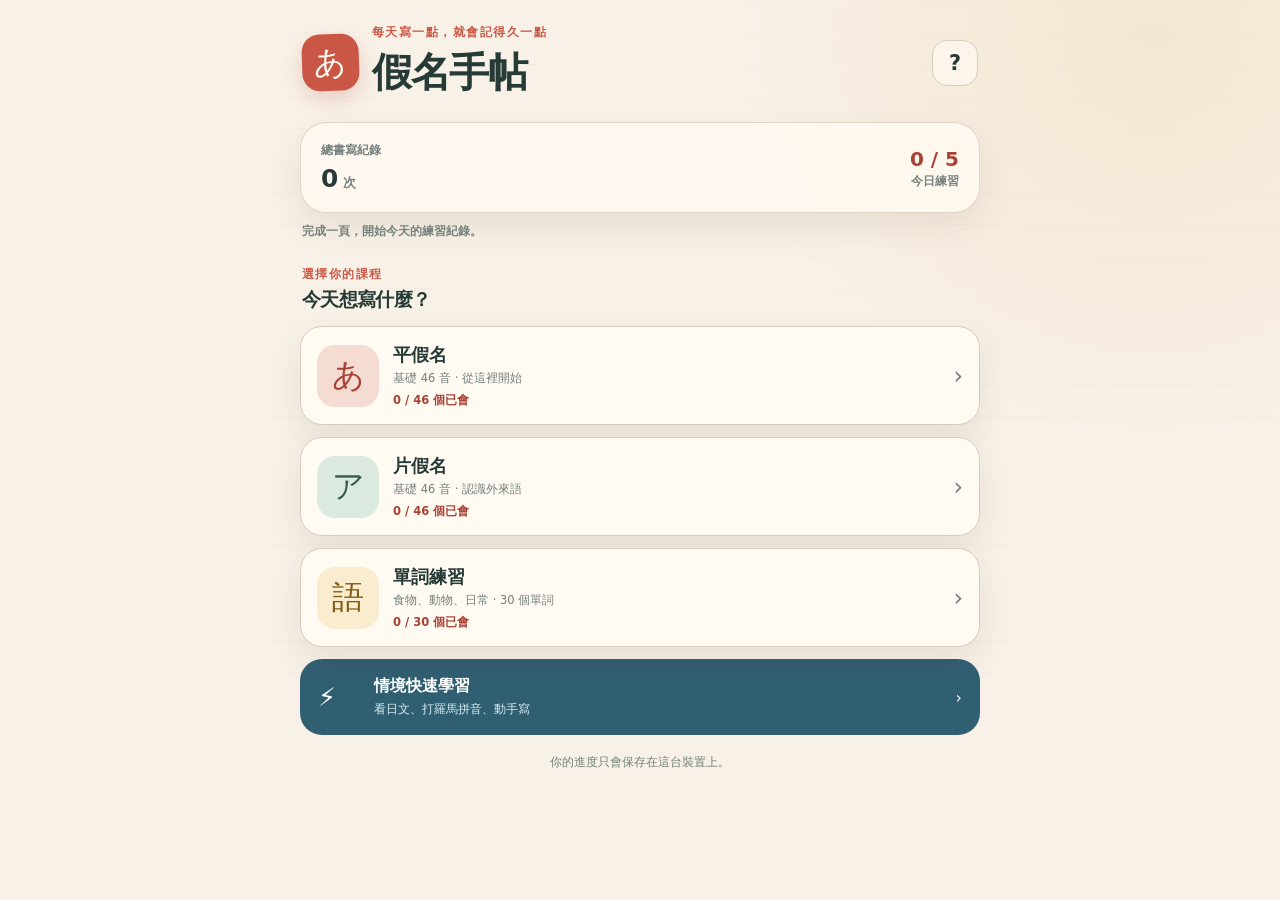
==== offline.html @ 28be7d10 "Add scenario quick learning and standalone offline edition" ====
<!doctype html>
<html lang="zh-Hant">
  <head>
    <meta charset="UTF-8" />
    <meta name="viewport" content="width=device-width, initial-scale=1, viewport-fit=cover" />
    <meta name="theme-color" content="#f8f1e7" />
    <meta name="description" content="平假名、片假名與主題單詞的手機手寫練習簿" />
    <meta name="apple-mobile-web-app-capable" content="yes" />
    <meta name="apple-mobile-web-app-status-bar-style" content="default" />
    <meta name="apple-mobile-web-app-title" content="假名手帖" />
    <style>
:root {
  color-scheme: light;
  --paper: #f8f1e7;
  --paper-deep: #efe2d3;
  --card: #fffaf2;
  --ink: #263a36;
  --muted: #75817c;
  --line: #dbcbbc;
  --accent: #ca5745;
  --accent-dark: #a94135;
  --accent-soft: #f5dcd3;
  --sage: #6e8e7b;
  --sage-soft: #dce9df;
  --gold: #d89d3a;
  --shadow: 0 14px 34px rgba(65, 45, 30, 0.09);
  --radius-lg: 26px;
  --radius-md: 18px;
  --kana-font: "Noto Sans JP", "Hiragino Kaku Gothic ProN", "Yu Gothic", "Meiryo", sans-serif;
  font-family: Inter, ui-rounded, "SF Pro Rounded", "Noto Sans TC", "PingFang TC", system-ui, sans-serif;
}

* {
  box-sizing: border-box;
}

html {
  min-height: 100%;
  background: var(--paper);
}

body {
  min-width: 0;
  min-height: 100vh;
  margin: 0;
  color: var(--ink);
  background:
    radial-gradient(circle at 90% 4%, rgba(216, 157, 58, 0.12), transparent 26rem),
    linear-gradient(rgba(120, 85, 55, 0.025) 1px, transparent 1px),
    var(--paper);
  background-size: auto, 100% 32px, auto;
  -webkit-font-smoothing: antialiased;
}

button,
canvas {
  -webkit-tap-highlight-color: transparent;
}

button {
  font: inherit;
}

button:focus-visible {
  outline: 3px solid rgba(202, 87, 69, 0.35);
  outline-offset: 3px;
}

.app-shell {
  width: min(100%, 740px);
  min-height: 100vh;
  margin: 0 auto;
  padding: max(22px, env(safe-area-inset-top)) 18px max(40px, env(safe-area-inset-bottom));
}

.view[hidden] {
  display: none;
}

h1,
h2,
p {
  margin: 0;
}

h1,
h2 {
  letter-spacing: -0.035em;
}

.eyebrow {
  margin-bottom: 5px;
  color: var(--accent);
  font-size: 0.72rem;
  font-weight: 800;
  letter-spacing: 0.13em;
  text-transform: uppercase;
}

.hero {
  display: grid;
  grid-template-columns: auto 1fr auto;
  gap: 13px;
  align-items: center;
  margin: 3px 2px 22px;
}

.hero h1 {
  font-size: clamp(1.8rem, 8vw, 2.5rem);
}

.hero__mark {
  display: grid;
  width: 57px;
  height: 57px;
  place-items: center;
  border-radius: 18px;
  color: var(--card);
  background: var(--accent);
  box-shadow: 0 8px 20px rgba(169, 65, 53, 0.2);
  font-family: var(--kana-font);
  font-size: 2rem;
  font-weight: 400;
  transform: rotate(-2deg);
}

.icon-button,
.text-button {
  min-width: 46px;
  min-height: 46px;
  border: 1px solid var(--line);
  border-radius: 15px;
  color: var(--ink);
  background: rgba(255, 250, 242, 0.7);
  cursor: pointer;
}

.icon-button {
  font-size: 1.3rem;
  font-weight: 700;
}

.text-button {
  padding: 0 12px;
  font-size: 0.8rem;
  font-weight: 750;
}

.progress-card {
  display: flex;
  align-items: center;
  justify-content: space-between;
  margin-bottom: 14px;
  padding: 19px 20px;
  border: 1px solid rgba(219, 203, 188, 0.8);
  border-radius: var(--radius-lg);
  background: rgba(255, 250, 242, 0.86);
  box-shadow: var(--shadow);
}

.progress-card__copy {
  display: grid;
  gap: 5px;
}

.progress-card__label {
  color: var(--muted);
  font-size: 0.78rem;
  font-weight: 700;
}

.progress-card strong {
  font-size: 1.55rem;
}

.progress-card small {
  color: var(--muted);
  font-size: 0.8rem;
  font-weight: 600;
}

.daily-goal {
  display: grid;
  gap: 3px;
  text-align: right;
}

.daily-goal strong {
  color: var(--accent-dark);
  font-size: 1.25rem;
}

.daily-goal span,
.streak-note {
  color: var(--muted);
  font-size: 0.72rem;
  font-weight: 700;
}

.streak-note {
  margin: -3px 2px 0;
}

.course-list {
  display: grid;
  gap: 12px;
}

.course-card {
  display: grid;
  width: 100%;
  grid-template-columns: 62px 1fr auto;
  gap: 14px;
  align-items: center;
  padding: 16px;
  border: 1px solid var(--line);
  border-radius: 22px;
  color: var(--ink);
  text-align: left;
  background: var(--card);
  box-shadow: var(--shadow);
  cursor: pointer;
}

.course-card__icon {
  display: grid;
  width: 62px;
  height: 62px;
  place-items: center;
  border-radius: 18px;
  color: var(--accent-dark);
  background: var(--accent-soft);
  font-family: var(--kana-font);
  font-size: 2rem;
  font-weight: 400;
}

.course-card:nth-child(2) .course-card__icon {
  color: #385c47;
  background: var(--sage-soft);
}

.course-card:nth-child(3) .course-card__icon {
  color: #835d18;
  background: #faedcf;
}

.course-card__copy {
  display: grid;
  gap: 4px;
}

.course-card__copy strong {
  font-size: 1.13rem;
}

.course-card__copy small,
.course-card__progress {
  color: var(--muted);
  font-size: 0.72rem;
}

.course-card__progress {
  margin-top: 3px;
  color: var(--accent-dark);
  font-weight: 800;
}

.course-card__arrow {
  color: var(--muted);
  font-size: 1.5rem;
}

.catalog-title {
  font-size: 2rem;
}

.catalog-description {
  margin: 5px 0 18px;
  color: var(--muted);
  font-size: 0.82rem;
  line-height: 1.5;
}

.catalog-progress {
  display: flex;
  justify-content: space-between;
  color: var(--muted);
  font-size: 0.73rem;
  font-weight: 750;
}

.catalog-progress-bar {
  height: 8px;
  overflow: hidden;
  margin: 9px 0 20px;
  border-radius: 99px;
  background: var(--paper-deep);
}

.catalog-progress-bar span {
  display: block;
  height: 100%;
  border-radius: inherit;
  background: var(--sage);
}

.word-group {
  padding: 15px;
  border: 1px solid var(--line);
  border-radius: 21px;
  background: var(--card);
}

.word-group h3 {
  margin: 0 0 11px;
  font-size: 1rem;
}

.word-list {
  display: grid;
  grid-template-columns: repeat(2, minmax(0, 1fr));
  gap: 8px;
}

.word-button {
  display: grid;
  gap: 3px;
  min-width: 0;
  min-height: 82px;
  padding: 10px;
  border: 1px solid transparent;
  border-radius: 13px;
  color: var(--ink);
  text-align: left;
  background: var(--paper);
  cursor: pointer;
}

.word-button[data-status="mastered"] {
  border-color: #b9d1c1;
  background: var(--sage-soft);
}

.word-button[data-status="review"] {
  border-color: #e8cc91;
  background: #faedcf;
}

.word-button__main {
  font-size: 1.05rem;
  font-weight: 800;
}

.word-button__meaning,
.word-button__count {
  overflow: hidden;
  color: var(--muted);
  font-size: 0.67rem;
  text-overflow: ellipsis;
  white-space: nowrap;
}

.word-button__count {
  color: var(--accent-dark);
  font-weight: 800;
}

.progress-ring {
  --progress: 0deg;
  display: grid;
  width: 64px;
  height: 64px;
  place-items: center;
  border-radius: 50%;
  background: conic-gradient(var(--sage) var(--progress), var(--paper-deep) 0);
  position: relative;
}

.progress-ring::after {
  content: "";
  position: absolute;
  width: 48px;
  height: 48px;
  border-radius: 50%;
  background: var(--card);
}

.progress-ring span {
  z-index: 1;
  font-size: 0.72rem;
  font-weight: 800;
}

.primary-action,
.secondary-action,
.complete-button {
  min-height: 58px;
  border: 0;
  border-radius: var(--radius-md);
  cursor: pointer;
  font-weight: 800;
}

.primary-action {
  display: grid;
  width: 100%;
  grid-template-columns: auto 1fr auto;
  gap: 13px;
  align-items: center;
  padding: 13px 17px;
  color: #fff;
  text-align: left;
  background: var(--ink);
  box-shadow: 0 10px 24px rgba(38, 58, 54, 0.18);
}

.primary-action strong,
.primary-action small {
  display: block;
}

.primary-action small {
  margin-top: 3px;
  color: rgba(255, 255, 255, 0.68);
  font-size: 0.72rem;
  font-weight: 550;
}

.primary-action__icon {
  display: grid;
  width: 34px;
  height: 34px;
  place-items: center;
  border-radius: 11px;
  color: var(--ink);
  background: var(--paper);
  font-size: 1.3rem;
}

.section-heading {
  display: flex;
  gap: 14px;
  align-items: end;
  justify-content: space-between;
  margin: 28px 2px 13px;
}

.section-heading h2,
.worksheet__heading h2 {
  font-size: 1.2rem;
}

.legend {
  display: flex;
  gap: 9px;
  padding-bottom: 2px;
  color: var(--muted);
  font-size: 0.68rem;
  font-weight: 700;
}

.legend span {
  display: flex;
  gap: 4px;
  align-items: center;
}

.dot {
  display: inline-block;
  width: 7px;
  height: 7px;
  border-radius: 50%;
  background: var(--line);
}

.dot--mastered {
  background: var(--sage);
}

.dot--review {
  background: var(--gold);
}

.row-list {
  display: grid;
  gap: 11px;
}

.kana-row {
  display: grid;
  grid-template-columns: 58px 1fr;
  gap: 11px;
  align-items: center;
  padding: 12px;
  border: 1px solid rgba(219, 203, 188, 0.85);
  border-radius: 21px;
  background: rgba(255, 250, 242, 0.78);
}

.kana-row__title {
  align-self: stretch;
  display: grid;
  place-content: center;
  border-right: 1px solid var(--line);
  color: var(--muted);
  text-align: center;
  font-size: 0.74rem;
  font-weight: 800;
}

.kana-row__title strong {
  display: block;
  margin-bottom: 3px;
  color: var(--ink);
  font-family: var(--kana-font);
  font-size: 1.25rem;
  font-weight: 400;
}

.kana-row__characters {
  display: grid;
  grid-template-columns: repeat(5, minmax(0, 1fr));
  gap: 7px;
}

.kana-button {
  position: relative;
  display: grid;
  min-width: 0;
  min-height: 57px;
  align-content: center;
  justify-items: center;
  gap: 1px;
  border: 1px solid transparent;
  border-radius: 14px;
  color: var(--ink);
  background: var(--paper);
  cursor: pointer;
  font-family: var(--kana-font);
  font-size: 1.45rem;
  font-weight: 400;
}

.kana-button__romaji {
  color: var(--muted);
  font-family: system-ui, sans-serif;
  font-size: 0.75rem;
  font-weight: 400;
  line-height: 1;
}

.kana-button[data-status="mastered"] {
  border-color: #b9d1c1;
  background: var(--sage-soft);
}

.kana-button[data-status="review"] {
  border-color: #e8cc91;
  background: #faedcf;
}

.kana-button[data-status]::after {
  content: "";
  position: absolute;
  top: 5px;
  right: 5px;
  width: 6px;
  height: 6px;
  border-radius: 50%;
  background: var(--sage);
}

.kana-button[data-status="review"]::after {
  background: var(--gold);
}

.kana-row--short .kana-row__characters {
  grid-template-columns: repeat(5, minmax(0, 1fr));
}

.privacy-note {
  margin: 20px 0 0;
  color: var(--muted);
  text-align: center;
  font-size: 0.72rem;
}

.practice-nav {
  position: sticky;
  z-index: 10;
  top: 0;
  display: grid;
  grid-template-columns: auto 1fr auto;
  gap: 12px;
  align-items: center;
  margin: calc(-1 * max(22px, env(safe-area-inset-top))) -18px 18px;
  padding: max(14px, env(safe-area-inset-top)) 18px 12px;
  border-bottom: 1px solid rgba(219, 203, 188, 0.7);
  background: rgba(248, 241, 231, 0.92);
  backdrop-filter: blur(14px);
}

.practice-nav > div {
  display: grid;
  text-align: center;
}

.practice-nav__mode {
  font-size: 0.82rem;
  font-weight: 800;
}

.practice-nav__position {
  color: var(--muted);
  font-size: 0.68rem;
}

.kana-focus {
  display: flex;
  align-items: center;
  justify-content: space-between;
  margin: 9px 3px 17px;
}

.kana-focus__title {
  display: flex;
  gap: 18px;
  align-items: center;
}

.kana-focus h1 {
  font-family: var(--kana-font);
  font-size: clamp(5rem, 25vw, 8rem);
  font-weight: 400;
  line-height: 0.95;
}

.kana-focus__title > div {
  display: grid;
  gap: 5px;
}

.romaji {
  color: var(--accent);
  font-family: Georgia, serif;
  font-size: 1.6rem;
  font-style: italic;
  font-weight: 700;
}

.practice-count {
  color: var(--muted);
  font-size: 0.74rem;
  font-weight: 650;
}

.practice-meaning {
  color: var(--ink);
  font-size: 0.85rem;
  font-weight: 800;
}

.practice-view--word .kana-focus__title {
  gap: 10px;
  align-items: flex-start;
  flex-direction: column;
}

.practice-view--word .kana-focus__title > div {
  gap: 2px;
}

.practice-view--word .kana-focus h1 {
  font-size: clamp(2rem, 9vw, 3.5rem);
  line-height: 1.15;
  overflow-wrap: anywhere;
}

.practice-view--word .kana-focus {
  gap: 8px;
  align-items: flex-end;
}

.practice-view--word .romaji {
  font-size: 1.2rem;
}

.speak-button {
  display: grid;
  width: 67px;
  height: 67px;
  place-items: center;
  border: 0;
  border-radius: 50%;
  color: #fff;
  background: var(--accent);
  box-shadow: 0 9px 20px rgba(169, 65, 53, 0.22);
  cursor: pointer;
}

.speak-button span {
  font-size: 1.35rem;
  line-height: 1;
}

.speak-button small {
  font-size: 0.64rem;
  font-weight: 750;
}

.review-actions {
  display: flex;
  gap: 8px;
  margin: 16px 0;
  padding: 9px;
  border-radius: 16px;
  background: rgba(239, 226, 211, 0.7);
}

.review-actions[hidden] {
  display: none;
}

.review-actions button {
  flex: 1;
  min-height: 44px;
  padding: 0 12px;
  border: 1px solid transparent;
  border-radius: 11px;
  color: var(--muted);
  background: transparent;
  cursor: pointer;
  font-size: 0.72rem;
  font-weight: 800;
}

.review-actions button[aria-pressed="true"][data-status="mastered"] {
  color: #385c47;
  border-color: #b7cfbd;
  background: var(--sage-soft);
}

.review-actions button[aria-pressed="true"][data-status="review"] {
  color: #835d18;
  border-color: #e2c47f;
  background: #faedcf;
}

.worksheet__heading {
  display: flex;
  gap: 12px;
  align-items: end;
  justify-content: space-between;
  margin: 0 2px 12px;
}

.filled-count {
  flex: none;
  padding: 6px 9px;
  border-radius: 999px;
  color: var(--accent-dark);
  background: var(--accent-soft);
  font-size: 0.7rem;
  font-weight: 800;
}

.practice-grid {
  width: min(100%, 520px);
  margin: 0 auto;
}

.practice-cell[hidden] {
  display: none;
}

.practice-cell {
  overflow: hidden;
  border: 1px solid var(--line);
  border-radius: 18px;
  background: var(--card);
  box-shadow: 0 5px 15px rgba(70, 50, 35, 0.05);
}

.practice-cell__label {
  display: flex;
  align-items: center;
  justify-content: space-between;
  height: 32px;
  padding: 0 10px;
  color: var(--muted);
  font-size: 0.64rem;
  font-weight: 800;
}

.practice-cell__label span:last-child {
  color: var(--accent);
}

.writing-square {
  position: relative;
  width: 100%;
  aspect-ratio: 1;
  background:
    linear-gradient(to right, transparent calc(50% - 0.5px), rgba(202, 87, 69, 0.22) 50%, transparent calc(50% + 0.5px)),
    linear-gradient(to bottom, transparent calc(50% - 0.5px), rgba(202, 87, 69, 0.22) 50%, transparent calc(50% + 0.5px));
}

.writing-square::before,
.writing-square::after {
  content: "";
  position: absolute;
  z-index: 0;
  pointer-events: none;
}

.writing-square::before {
  inset: 9%;
  border: 1px dashed rgba(202, 87, 69, 0.14);
}

.writing-square::after {
  inset: 0;
  border-top: 1px solid rgba(219, 203, 188, 0.8);
}

.trace-character {
  position: absolute;
  z-index: 1;
  inset: 0;
  display: grid;
  place-items: center;
  color: rgba(38, 58, 54, 0.16);
  pointer-events: none;
  font-family: var(--kana-font);
  font-size: clamp(9rem, 58vw, 15rem);
  font-weight: 400;
  line-height: 1;
  transform: translateY(-2%);
}

.writing-square--word {
  aspect-ratio: 1.65;
}

.writing-square--word .trace-character {
  font-size: clamp(2.8rem, 14vw, 5.4rem);
  white-space: nowrap;
}

.writing-canvas {
  position: absolute;
  z-index: 2;
  inset: 0;
  width: 100%;
  height: 100%;
  cursor: crosshair;
  touch-action: none;
}

.cell-tools {
  display: grid;
  grid-template-columns: 1fr 1fr;
  gap: 1px;
  border-top: 1px solid var(--line);
  background: var(--line);
}

.cell-tools button {
  min-height: 40px;
  border: 0;
  color: var(--muted);
  background: var(--card);
  cursor: pointer;
  font-size: 0.7rem;
  font-weight: 750;
}

.cell-tools button:disabled {
  opacity: 0.4;
  cursor: default;
}

.completion-panel {
  display: grid;
  gap: 13px;
  margin-top: 18px;
  padding: 17px;
  border: 1px solid var(--line);
  border-radius: 20px;
  background: rgba(255, 250, 242, 0.8);
}

.cell-navigation {
  display: grid;
  grid-template-columns: 0.8fr 1.4fr;
  gap: 9px;
}

.cell-navigation .secondary-action,
.cell-navigation .complete-button {
  min-height: 54px;
}

.cell-navigation .secondary-action:disabled {
  opacity: 0.45;
  cursor: not-allowed;
}

.completion-panel strong {
  font-size: 0.9rem;
}

.completion-panel p {
  margin-top: 4px;
  color: var(--muted);
  font-size: 0.73rem;
  line-height: 1.55;
}

.complete-button {
  color: #fff;
  background: var(--accent);
}

.complete-button:disabled {
  color: #9a948b;
  background: var(--paper-deep);
  cursor: not-allowed;
}

.completion-panel--done {
  border-color: #b7cfbd;
  background: var(--sage-soft);
}

.next-actions {
  display: grid;
  grid-template-columns: 1fr 1.3fr;
  gap: 10px;
  margin: 12px 0 28px;
}

.next-actions[hidden] {
  display: none;
}

.secondary-action {
  border: 1px solid var(--line);
  color: var(--ink);
  background: var(--card);
}

.primary-action--compact {
  display: flex;
  justify-content: space-between;
}

.help-dialog {
  width: min(calc(100% - 32px), 440px);
  padding: 0;
  border: 0;
  border-radius: 25px;
  color: var(--ink);
  background: var(--card);
  box-shadow: 0 24px 70px rgba(38, 35, 30, 0.25);
}

.help-dialog::backdrop {
  background: rgba(30, 36, 34, 0.42);
  backdrop-filter: blur(3px);
}

.help-dialog form {
  position: relative;
  padding: 27px;
}

.help-dialog h2 {
  margin-bottom: 21px;
  font-size: 1.5rem;
}

.dialog-close {
  position: absolute;
  top: 16px;
  right: 16px;
  width: 42px;
  height: 42px;
  border: 0;
  border-radius: 14px;
  color: var(--muted);
  background: var(--paper);
  cursor: pointer;
  font-size: 1.4rem;
}

.help-step {
  display: grid;
  grid-template-columns: 70px 1fr;
  gap: 12px;
  margin-top: 11px;
  padding: 13px;
  border-radius: 14px;
  background: var(--paper);
}

.help-step span {
  color: var(--accent);
  font-weight: 850;
}

.help-step p,
.dialog-note {
  color: var(--muted);
  font-size: 0.78rem;
  line-height: 1.55;
}

.dialog-note {
  margin: 17px 2px 0;
}

.primary-action--dialog {
  display: block;
  margin-top: 16px;
  text-align: center;
}

.quick-entry {
  display: grid;
  grid-template-columns: 44px 1fr auto;
  gap: 12px;
  align-items: center;
  width: 100%;
  min-height: 76px;
  margin-top: 12px;
  padding: 13px 18px;
  border: 0;
  border-radius: 22px;
  color: #fff;
  background: #315f72;
  text-align: left;
  cursor: pointer;
}

.quick-entry > span:first-child { font-size: 1.6rem; }
.quick-entry strong, .quick-entry small { display: block; }
.quick-entry small { margin-top: 4px; color: #d7edf4; font-size: 0.75rem; }
.offline-download { display: block; min-height: 44px; margin-top: 10px; padding: 12px; color: var(--accent-dark); text-align: center; font-size: 0.82rem; font-weight: 800; }

.scene-list { display: grid; gap: 12px; margin-top: 23px; }
.scene-card {
  display: grid;
  grid-template-columns: 56px 1fr auto;
  gap: 13px;
  align-items: center;
  width: 100%;
  min-height: 86px;
  padding: 12px 16px;
  border: 1px solid var(--line);
  border-radius: 20px;
  background: var(--card);
  color: var(--ink);
  text-align: left;
  cursor: pointer;
}
.scene-card__icon { display: grid; width: 54px; height: 54px; place-items: center; border-radius: 16px; background: var(--scene-soft); font-size: 1.7rem; }
.scene-card strong, .scene-card small { display: block; }
.scene-card strong { font-size: 1.05rem; }
.scene-card small { margin-top: 4px; color: var(--muted); font-size: 0.75rem; }
.scene-card > span:last-child { color: var(--scene-color); font-size: 1.4rem; }

.quick-play { --scene-color: #50829a; --scene-soft: #e2f0f5; }
.quick-stage {
  margin-top: 14px;
  padding: 21px 18px;
  border: 1px solid var(--line);
  border-top: 5px solid var(--scene-color);
  border-radius: 22px;
  background: var(--card);
}
.quick-meaning { color: var(--muted); font-size: 0.95rem; }
.quick-word { margin: 7px 0 23px; font-family: var(--kana-font); font-size: clamp(2.6rem, 12vw, 4.2rem); font-weight: 400; overflow-wrap: anywhere; }
.quick-type-form label { display: block; margin-bottom: 9px; font-weight: 800; }
.quick-type-row { display: grid; grid-template-columns: 1fr 88px; gap: 8px; }
.quick-type-row input { min-width: 0; min-height: 52px; padding: 0 12px; border: 1px solid var(--line); border-radius: 13px; background: #fff; color: var(--ink); font: inherit; }
.quick-type-row button { min-height: 52px; border: 0; border-radius: 13px; background: var(--scene-color); color: #fff; font: inherit; font-weight: 800; cursor: pointer; }
.quick-feedback { min-height: 22px; margin-top: 11px; color: var(--muted); font-size: 0.82rem; }
.quick-feedback--wrong { color: var(--accent-dark); }
.quick-link { min-height: 44px; margin-top: 5px; padding: 0; border: 0; background: transparent; color: var(--scene-color); font: inherit; font-size: 0.82rem; font-weight: 800; cursor: pointer; }
.quick-write-stage[hidden], .quick-type-form[hidden], .quick-stage[hidden], .quick-finish[hidden] { display: none; }
.quick-reading { margin-bottom: 5px; color: var(--scene-color); font-size: 1.25rem; font-weight: 800; }
.quick-write-stage > p:nth-child(2) { color: var(--muted); font-size: 0.82rem; }
.quick-writing-square { width: 100%; margin: 15px 0; border: 1px solid var(--line); border-radius: 15px; background: linear-gradient(90deg, transparent calc(50% - .5px), var(--line) 50%, transparent calc(50% + .5px)), linear-gradient(transparent calc(50% - .5px), var(--line) 50%, transparent calc(50% + .5px)), #fffdf8; overflow: hidden; }
.quick-writing-square canvas { display: block; width: 100%; aspect-ratio: 1.55; touch-action: none; }
.quick-write-actions { display: grid; grid-template-columns: 1fr 1.5fr; gap: 9px; }
.quick-write-actions button { min-height: 50px; }
.quick-write-actions button:disabled { opacity: .45; cursor: not-allowed; }
.quick-finish { display: grid; gap: 13px; margin-top: 25px; padding: 30px 20px; border-radius: 22px; background: var(--card); text-align: center; }
.quick-finish > span { font-size: 2.4rem; }
.quick-finish p { color: var(--muted); }
.quick-finish button { min-height: 50px; }

.toast {
  position: fixed;
  z-index: 100;
  left: 50%;
  bottom: max(22px, env(safe-area-inset-bottom));
  max-width: calc(100% - 34px);
  padding: 11px 16px;
  border-radius: 999px;
  color: #fff;
  background: rgba(38, 58, 54, 0.95);
  box-shadow: 0 8px 24px rgba(20, 25, 23, 0.2);
  font-size: 0.76rem;
  font-weight: 700;
  opacity: 0;
  pointer-events: none;
  transform: translate(-50%, 16px);
  transition: 180ms ease;
}

.toast--show {
  opacity: 1;
  transform: translate(-50%, 0);
}

@media (min-width: 600px) {
  .app-shell {
    padding-inline: 30px;
  }

  .practice-nav {
    margin-inline: -30px;
    padding-inline: 30px;
  }

  .trace-character {
    font-size: 15rem;
  }

  .completion-panel {
    grid-template-columns: 1fr 240px;
    align-items: center;
  }
}

@media (max-width: 380px) {
  .app-shell {
    padding-inline: 12px;
  }

  .kana-row {
    grid-template-columns: 48px 1fr;
    gap: 7px;
    padding: 9px;
  }

  .kana-row__characters {
    gap: 4px;
  }

  .kana-button {
    min-height: 54px;
    font-size: 1.18rem;
  }

  .practice-nav {
    margin-inline: -12px;
    padding-inline: 12px;
  }
}

@media (max-width: 599px) {
  #practice-view {
    padding-bottom: 90px;
  }

  .kana-focus {
    margin: 4px 3px 12px;
  }

  .kana-focus h1 {
    font-size: clamp(3.5rem, 18vw, 4.5rem);
  }

  .practice-view--word .kana-focus h1 {
    font-size: clamp(2rem, 9vw, 3.5rem);
  }

  .speak-button {
    width: 56px;
    height: 56px;
  }

  .worksheet__heading {
    margin-bottom: 8px;
  }

  .cell-navigation {
    position: fixed;
    z-index: 20;
    right: 14px;
    bottom: max(10px, env(safe-area-inset-bottom));
    left: 14px;
    width: min(520px, calc(100% - 28px));
    margin: 0 auto;
    padding: 8px;
    border: 1px solid var(--line);
    border-radius: 18px;
    background: rgba(255, 250, 242, 0.97);
    box-shadow: 0 10px 28px rgba(38, 58, 54, 0.2);
  }

  .completion-panel--done .cell-navigation {
    display: none;
  }
}

@media (prefers-reduced-motion: reduce) {
  *,
  *::before,
  *::after {
    scroll-behavior: auto !important;
    transition-duration: 0.01ms !important;
  }
}

    </style>
    <title>假名手帖（離線版）</title>
  </head>
  <body>
    <main id="app" class="app-shell">
      <section id="home-view" class="view" aria-labelledby="home-title">
        <header class="hero">
          <div class="hero__mark" aria-hidden="true">あ</div>
          <div>
            <p class="eyebrow">每天寫一點，就會記得久一點</p>
            <h1 id="home-title">假名手帖</h1>
          </div>
          <button id="help-button" class="icon-button" type="button" aria-label="安裝與使用說明">?</button>
        </header>

        <section class="progress-card" aria-label="學習進度">
          <div class="progress-card__copy">
            <span class="progress-card__label">總書寫紀錄</span>
            <strong><span id="total-written">0</span><small> 次</small></strong>
          </div>
          <div class="daily-goal"><strong id="daily-count">0 / 5</strong><span>今日練習</span></div>
        </section>
        <p id="streak-note" class="streak-note">完成一頁，開始今天的練習紀錄。</p>

        <div class="section-heading">
          <div>
            <p class="eyebrow">選擇你的課程</p>
            <h2>今天想寫什麼？</h2>
          </div>
        </div>
        <div id="course-list" class="course-list"></div>
        <button id="quick-open" class="quick-entry" type="button">
          <span aria-hidden="true">⚡</span>
          <span><strong>情境快速學習</strong><small>看日文、打羅馬拼音、動手寫</small></span>
          <span aria-hidden="true">›</span>
        </button>
        <p class="privacy-note">你的進度只會保存在這台裝置上。</p>
      </section>

      <section id="quick-view" class="view" hidden aria-labelledby="quick-title">
        <header class="practice-nav">
          <button id="quick-back" class="icon-button" type="button" aria-label="返回首頁">←</button>
          <div><span class="practice-nav__mode">情境快速學習</span></div>
          <span aria-hidden="true"></span>
        </header>
        <p class="eyebrow">選一個地方，馬上開始</p>
        <h1 id="quick-title" class="catalog-title">今天要去哪裡？</h1>
        <p class="catalog-description">每個情境 5 題：先輸入羅馬拼音，再親手寫一次。</p>
        <div id="scene-list" class="scene-list"></div>
      </section>

      <section id="quick-play-view" class="view quick-play" hidden aria-labelledby="quick-word">
        <header class="practice-nav">
          <button id="quick-play-back" class="icon-button" type="button" aria-label="返回情境選擇">←</button>
          <div><span id="quick-scene-name" class="practice-nav__mode">教室</span><span id="quick-position" class="practice-nav__position">1 / 5</span></div>
          <span aria-hidden="true"></span>
        </header>
        <div id="quick-stage" class="quick-stage">
          <p id="quick-scene-label" class="eyebrow">教室常用語</p>
          <p id="quick-meaning" class="quick-meaning">老師</p>
          <h1 id="quick-word" class="quick-word">せんせい</h1>
          <form id="quick-type-form" class="quick-type-form">
            <label for="quick-answer">輸入羅馬拼音</label>
            <div class="quick-type-row"><input id="quick-answer" type="text" inputmode="latin" autocomplete="off" autocapitalize="off" spellcheck="false" placeholder="例如 sensei" required /><button type="submit">確認</button></div>
            <p id="quick-feedback" class="quick-feedback" role="status" aria-live="polite">看著日文，試著打出讀音。</p>
            <button id="quick-reveal" class="quick-link" type="button">看答案並練習手寫</button>
          </form>
          <div id="quick-write-stage" class="quick-write-stage" hidden>
            <p id="quick-reading" class="quick-reading">sensei</p>
            <p>照著上方日文寫一次；字形由你自己確認。</p>
            <div class="quick-writing-square"><canvas id="quick-canvas" aria-label="手寫練習區"></canvas></div>
            <div class="quick-write-actions"><button id="quick-clear" class="secondary-action" type="button">清除重寫</button><button id="quick-next" class="primary-action" type="button" disabled>寫好了，下一題</button></div>
          </div>
        </div>
        <div id="quick-finish" class="quick-finish" hidden>
          <span aria-hidden="true">✨</span>
          <h2>這個情境完成了！</h2>
          <p id="quick-result">完成 5 題</p>
          <button id="quick-restart" class="primary-action" type="button">再玩一次</button>
          <button id="quick-scenes" class="secondary-action" type="button">換個情境</button>
        </div>
      </section>

      <section id="catalog-view" class="view" hidden aria-labelledby="catalog-title">
        <header class="practice-nav">
          <button id="catalog-back" class="icon-button" type="button" aria-label="返回首頁">←</button>
          <div><span id="catalog-nav-title" class="practice-nav__mode">選擇練習</span></div>
          <span aria-hidden="true"></span>
        </header>
        <p id="catalog-eyebrow" class="eyebrow">課程</p>
        <h1 id="catalog-title" class="catalog-title">選一行開始</h1>
        <p id="catalog-description" class="catalog-description"></p>
        <div class="catalog-progress"><span id="catalog-progress-text">0 / 46 個已會</span><span id="catalog-written-text">已寫 0 次</span></div>
        <div class="catalog-progress-bar"><span id="catalog-progress-fill"></span></div>
        <button id="random-practice" class="primary-action" type="button">
          <span class="primary-action__icon" aria-hidden="true">↝</span>
          <span><strong>隨機複習</strong><small>優先練習還不熟的內容</small></span>
          <span aria-hidden="true">›</span>
        </button>
        <div class="section-heading"><div><p class="eyebrow">課程內容</p><h2 id="catalog-section-title">選一行開始練習</h2></div></div>
        <div id="row-list" class="row-list"></div>
      </section>

      <section id="practice-view" class="view" hidden aria-labelledby="practice-kana">
        <header class="practice-nav">
          <button id="back-button" class="icon-button" type="button" aria-label="返回課程">←</button>
          <div>
            <span id="mode-label" class="practice-nav__mode">あ行練習</span>
            <span id="position-label" class="practice-nav__position">1 / 5</span>
          </div>
          <button id="reset-page-top" class="text-button" type="button">全部清除</button>
        </header>

        <section class="kana-focus">
          <div>
            <p id="focus-eyebrow" class="eyebrow">今天練這個字</p>
            <div class="kana-focus__title">
              <h1 id="practice-kana">あ</h1>
              <div>
                <span id="practice-romaji" class="romaji">a</span>
                <span id="practice-meaning" class="practice-meaning" hidden></span>
                <span id="practice-count" class="practice-count">已寫 0 次</span>
              </div>
            </div>
          </div>
          <button id="speak-button" class="speak-button" type="button" aria-label="播放讀音">
            <span aria-hidden="true">♪</span>
            <small>聽讀音</small>
          </button>
        </section>

        <section class="worksheet" aria-labelledby="worksheet-title">
          <div class="worksheet__heading">
            <div>
              <p class="eyebrow">手寫練習簿</p>
              <h2 id="worksheet-title">先描 3 次，再自己寫 5 次</h2>
            </div>
            <span id="filled-count" class="filled-count">0 / 8 格</span>
          </div>
          <div id="practice-grid" class="practice-grid"></div>
        </section>

        <section id="completion-panel" class="completion-panel" aria-live="polite">
          <div>
            <strong id="completion-title">寫完這一格，再換下一格</strong>
            <p id="completion-copy">寫好後可以先復原或清除，再按下一格。</p>
          </div>
          <div class="cell-navigation">
            <button id="previous-cell" class="secondary-action" type="button" disabled>上一格</button>
            <button id="complete-button" class="complete-button" type="button" disabled>下一格</button>
          </div>
        </section>

        <section id="review-actions" class="review-actions" aria-label="練習狀態" hidden>
          <button id="mark-review" type="button" data-status="review">再練一下</button>
          <button id="mark-mastered" type="button" data-status="mastered">我會了</button>
        </section>

        <section id="next-actions" class="next-actions" hidden>
          <button id="repeat-button" class="secondary-action" type="button">再寫一遍</button>
          <button id="next-button" class="primary-action primary-action--compact" type="button">下一個 <span aria-hidden="true">›</span></button>
        </section>
      </section>
    </main>

    <dialog id="help-dialog" class="help-dialog">
      <form method="dialog">
        <button class="dialog-close" value="close" aria-label="關閉說明">×</button>
        <p class="eyebrow">放進手機主畫面</p>
        <h2>像 App 一樣使用</h2>
        <div class="help-step">
          <span>iPhone</span>
          <p>在 Safari 點「分享」，再選「加入主畫面」。</p>
        </div>
        <div class="help-step">
          <span>Android</span>
          <p>在 Chrome 選單點「安裝應用程式」或「加到主畫面」。</p>
        </div>
        <p class="dialog-note">安裝後，沒有網路也能繼續練習。</p>
        <button id="install-button" class="primary-action primary-action--dialog" type="button" hidden>安裝到這台裝置</button>
      </form>
    </dialog>

    <div id="toast" class="toast" role="status" aria-live="polite"></div>
    <noscript>這個工具需要啟用 JavaScript 才能使用。</noscript>
    <script>
window.__OFFLINE_AUDIO__ = {"audio/kana/a.mp3": "[data-uri]", "audio/kana/i.mp3": "[data-uri]", "audio/kana/u.mp3": "[data-uri]", "audio/kana/e.mp3": "[data-uri]", "audio/kana/o.mp3": "[data-uri]", "audio/kana/ka.mp3": "[data-uri]", "audio/kana/ki.mp3": "[data-uri]", "audio/kana/ku.mp3": "[data-uri]", "audio/kana/ke.mp3": "[data-uri]", "audio/kana/ko.mp3": "[data-uri]", "audio/kana/sa.mp3": "[data-uri]", "audio/kana/shi.mp3": "[data-uri]", "audio/kana/su.mp3": "[data-uri]", "audio/kana/se.mp3": "[data-uri]", "audio/kana/so.mp3": "[data-uri]", "audio/kana/ta.mp3": "[data-uri]", "audio/kana/chi.mp3": "[data-uri]", "audio/kana/tsu.mp3": "[data-uri]", "audio/kana/te.mp3": "[data-uri]", "audio/kana/to.mp3": "[data-uri]", "audio/kana/na.mp3": "[data-uri]", "audio/kana/ni.mp3": "[data-uri]", "audio/kana/nu.mp3": "[data-uri]", "audio/kana/ne.mp3": "[data-uri]", "audio/kana/no.mp3": "[data-uri]", "audio/kana/ha.mp3": "[data-uri]", "audio/kana/hi.mp3": "[data-uri]", "audio/kana/fu.mp3": "[data-uri]", "audio/kana/he.mp3": "[data-uri]", "audio/kana/ho.mp3": "[data-uri]", "audio/kana/ma.mp3": "[data-uri]", "audio/kana/mi.mp3": "[data-uri]", "audio/kana/mu.mp3": "[data-uri]", "audio/kana/me.mp3": "[data-uri]", "audio/kana/mo.mp3": "[data-uri]", "audio/kana/ya.mp3": "[data-uri]", "audio/kana/yu.mp3": "[data-uri]", "audio/kana/yo.mp3": "[data-uri]", "audio/kana/ra.mp3": "[data-uri]", "audio/kana/ri.mp3": "[data-uri]", "audio/kana/ru.mp3": "[data-uri]", "audio/kana/re.mp3": "[data-uri]", "audio/kana/ro.mp3": "[data-uri]", "audio/kana/wa.mp3": "[data-uri]", "audio/kana/wo.mp3": "[data-uri]", "audio/kana/n.mp3": "[data-uri]", "audio/words/food-01.mp3": "[data-uri]", "audio/words/food-02.mp3": "[data-uri]", "audio/words/food-03.mp3": "[data-uri]", "audio/words/food-04.mp3": "[data-uri]", "audio/words/food-05.mp3": "[data-uri]", "audio/words/food-06.mp3": "[data-uri]", "audio/words/food-07.mp3": "[data-uri]", "audio/words/food-08.mp3": "[data-uri]", "audio/words/food-09.mp3": "[data-uri]", "audio/words/food-10.mp3": "[data-uri]", "audio/words/animals-01.mp3": "[data-uri]", "audio/words/animals-02.mp3": "[data-uri]", "audio/words/animals-03.mp3": "[data-uri]", "audio/words/animals-04.mp3": "[data-uri]", "audio/words/animals-05.mp3": "[data-uri]", "audio/words/animals-06.mp3": "[data-uri]", "audio/words/animals-07.mp3": "[data-uri]", "audio/words/animals-08.mp3": "[data-uri]", "audio/words/animals-09.mp3": "[data-uri]", "audio/words/animals-10.mp3": "[data-uri]", "audio/words/daily-01.mp3": "[data-uri]", "audio/words/daily-02.mp3": "[data-uri]", "audio/words/daily-03.mp3": "[data-uri]", "audio/words/daily-04.mp3": "[data-uri]", "audio/words/daily-05.mp3": "[data-uri]", "audio/words/daily-06.mp3": "[data-uri]", "audio/words/daily-07.mp3": "[data-uri]", "audio/words/daily-08.mp3": "[data-uri]", "audio/words/daily-09.mp3": "[data-uri]", "audio/words/daily-10.mp3": "[data-uri]"};
"use strict";

const KANA_ROWS = [
  { id: "a", label: "あ行", kana: [["あ", "a"], ["い", "i"], ["う", "u"], ["え", "e"], ["お", "o"]] },
  { id: "ka", label: "か行", kana: [["か", "ka"], ["き", "ki"], ["く", "ku"], ["け", "ke"], ["こ", "ko"]] },
  { id: "sa", label: "さ行", kana: [["さ", "sa"], ["し", "shi"], ["す", "su"], ["せ", "se"], ["そ", "so"]] },
  { id: "ta", label: "た行", kana: [["た", "ta"], ["ち", "chi"], ["つ", "tsu"], ["て", "te"], ["と", "to"]] },
  { id: "na", label: "な行", kana: [["な", "na"], ["に", "ni"], ["ぬ", "nu"], ["ね", "ne"], ["の", "no"]] },
  { id: "ha", label: "は行", kana: [["は", "ha"], ["ひ", "hi"], ["ふ", "fu"], ["へ", "he"], ["ほ", "ho"]] },
  { id: "ma", label: "ま行", kana: [["ま", "ma"], ["み", "mi"], ["む", "mu"], ["め", "me"], ["も", "mo"]] },
  { id: "ya", label: "や行", kana: [["や", "ya"], ["ゆ", "yu"], ["よ", "yo"]] },
  { id: "ra", label: "ら行", kana: [["ら", "ra"], ["り", "ri"], ["る", "ru"], ["れ", "re"], ["ろ", "ro"]] },
  { id: "wa", label: "わ行", kana: [["わ", "wa"], ["を", "wo"], ["ん", "n"]] }
];

const ALL_KANA = KANA_ROWS.flatMap((row) => row.kana.map(([character, romaji]) => ({
  character,
  romaji,
  rowId: row.id,
  rowLabel: row.label
})));

const KATAKANA_ROWS = KANA_ROWS.map((row, rowIndex) => {
  const characters = [
    "アイウエオ", "カキクケコ", "サシスセソ", "タチツテト", "ナニヌネノ",
    "ハヒフヘホ", "マミムメモ", "ヤユヨ", "ラリルレロ", "ワヲン"
  ][rowIndex];
  return {
    id: row.id,
    label: `${characters[0]}行`,
    kana: row.kana.map(([, romaji], index) => [characters[index], romaji])
  };
});

const WORD_GROUPS = [
  { id: "food", label: "食物", icon: "🍙", words: [
    ["ごはん", "gohan", "飯"], ["パン", "pan", "麵包"], ["りんご", "ringo", "蘋果"],
    ["たまご", "tamago", "雞蛋"], ["すし", "sushi", "壽司"], ["おちゃ", "ocha", "茶"],
    ["ミルク", "miruku", "牛奶"], ["ケーキ", "kēki", "蛋糕"], ["みず", "mizu", "水"],
    ["さかな", "sakana", "魚"]
  ] },
  { id: "animals", label: "動物", icon: "🐈", words: [
    ["ねこ", "neko", "貓"], ["いぬ", "inu", "狗"], ["とり", "tori", "鳥"],
    ["うさぎ", "usagi", "兔子"], ["くま", "kuma", "熊"], ["さる", "saru", "猴子"],
    ["うま", "uma", "馬"], ["ぞう", "zō", "大象"], ["きつね", "kitsune", "狐狸"],
    ["かめ", "kame", "烏龜"]
  ] },
  { id: "daily", label: "日常", icon: "🏠", words: [
    ["おはよう", "ohayō", "早安"], ["こんにちは", "konnichiwa", "你好"],
    ["ありがとう", "arigatō", "謝謝"], ["さようなら", "sayōnara", "再見"],
    ["いえ", "ie", "家"], ["がっこう", "gakkō", "學校"],
    ["ともだち", "tomodachi", "朋友"], ["ほん", "hon", "書"],
    ["でんしゃ", "densha", "電車"], ["くるま", "kuruma", "汽車"]
  ] }
];

const ALL_WORDS = WORD_GROUPS.flatMap((group) => group.words.map(([character, romaji, meaning], index) => ({
  character, romaji, meaning, groupId: group.id, groupLabel: group.label,
  audioPath: `audio/words/${group.id}-${String(index + 1).padStart(2, "0")}.mp3`
})));
const ALL_KATAKANA = KATAKANA_ROWS.flatMap((row) => row.kana.map(([character, romaji]) => ({
  character, romaji, rowId: row.id, rowLabel: row.label
})));

const STORAGE_KEY = "kana-notebook:v2";
const LEGACY_STORAGE_KEY = "hiragana-copybook:v1";
const STORAGE_VERSION = 2;
const TRACE_CELLS = 3;
const TOTAL_CELLS = 8;
const WORD_TRACE_CELLS = 2;
const WORD_TOTAL_CELLS = 5;

const elements = {
  homeView: document.querySelector("#home-view"),
  catalogView: document.querySelector("#catalog-view"),
  practiceView: document.querySelector("#practice-view"),
  courseList: document.querySelector("#course-list"),
  rowList: document.querySelector("#row-list"),
  totalWritten: document.querySelector("#total-written"),
  dailyCount: document.querySelector("#daily-count"),
  streakNote: document.querySelector("#streak-note"),
  catalogBack: document.querySelector("#catalog-back"),
  catalogTitle: document.querySelector("#catalog-title"),
  catalogNavTitle: document.querySelector("#catalog-nav-title"),
  catalogEyebrow: document.querySelector("#catalog-eyebrow"),
  catalogDescription: document.querySelector("#catalog-description"),
  catalogProgressText: document.querySelector("#catalog-progress-text"),
  catalogWrittenText: document.querySelector("#catalog-written-text"),
  catalogProgressFill: document.querySelector("#catalog-progress-fill"),
  catalogSectionTitle: document.querySelector("#catalog-section-title"),
  randomPractice: document.querySelector("#random-practice"),
  backButton: document.querySelector("#back-button"),
  resetPageTop: document.querySelector("#reset-page-top"),
  modeLabel: document.querySelector("#mode-label"),
  positionLabel: document.querySelector("#position-label"),
  practiceKana: document.querySelector("#practice-kana"),
  practiceRomaji: document.querySelector("#practice-romaji"),
  practiceMeaning: document.querySelector("#practice-meaning"),
  focusEyebrow: document.querySelector("#focus-eyebrow"),
  practiceCount: document.querySelector("#practice-count"),
  speakButton: document.querySelector("#speak-button"),
  reviewActions: document.querySelector("#review-actions"),
  markReview: document.querySelector("#mark-review"),
  markMastered: document.querySelector("#mark-mastered"),
  practiceGrid: document.querySelector("#practice-grid"),
  filledCount: document.querySelector("#filled-count"),
  completionPanel: document.querySelector("#completion-panel"),
  completionTitle: document.querySelector("#completion-title"),
  completionCopy: document.querySelector("#completion-copy"),
  previousCell: document.querySelector("#previous-cell"),
  completeButton: document.querySelector("#complete-button"),
  nextActions: document.querySelector("#next-actions"),
  repeatButton: document.querySelector("#repeat-button"),
  nextButton: document.querySelector("#next-button"),
  helpButton: document.querySelector("#help-button"),
  helpDialog: document.querySelector("#help-dialog"),
  installButton: document.querySelector("#install-button"),
  toast: document.querySelector("#toast")
};

let progress = loadProgress();
let course = "hiragana";
let currentItem = ALL_KANA[0];
let practiceMode = { type: "row", rowId: "a", index: 0 };
let pads = [];
let activeCellIndex = 0;
let sessionCompleted = false;
let deferredInstallPrompt = null;
let toastTimer = 0;
let activeAudio = null;

function defaultProgress() {
  return { version: STORAGE_VERSION, hiragana: {}, katakana: {}, words: {}, activity: {} };
}

function loadProgress() {
  try {
    const saved = JSON.parse(localStorage.getItem(STORAGE_KEY) || localStorage.getItem(LEGACY_STORAGE_KEY));
    if (!saved || typeof saved !== "object") return defaultProgress();

    const migrated = defaultProgress();
    ["hiragana", "katakana", "words"].forEach((kind) => {
      const sourceItems = kind === "hiragana" && saved.kana ? saved.kana : saved[kind];
      if (!sourceItems || typeof sourceItems !== "object") return;
      getItems(kind).forEach(({ character }) => {
        const source = sourceItems[character];
        if (!source || typeof source !== "object") return;
        const entry = {
          count: validCount(source.count),
          written: Number.isFinite(source.written) ? validCount(source.written) : validCount(source.count) * (kind === "words" ? WORD_TOTAL_CELLS : TOTAL_CELLS)
        };
        if (source.status === "mastered" || source.status === "review") entry.status = source.status;
        if (typeof source.lastPracticed === "string") entry.lastPracticed = source.lastPracticed;
        migrated[kind][character] = entry;
      });
    });
    if (saved.activity && typeof saved.activity === "object") {
      Object.entries(saved.activity).forEach(([date, count]) => {
        if (/^\d{4}-\d{2}-\d{2}$/.test(date)) migrated.activity[date] = validCount(count);
      });
    }
    return migrated;
  } catch {
    return defaultProgress();
  }
}

function validCount(value) {
  return Number.isFinite(value) && value > 0 ? Math.floor(value) : 0;
}

function getItems(kind = course) {
  return kind === "katakana" ? ALL_KATAKANA : kind === "words" ? ALL_WORDS : ALL_KANA;
}

function getRows() {
  return course === "katakana" ? KATAKANA_ROWS : KANA_ROWS;
}

function getTotalCells() {
  return course === "words" ? WORD_TOTAL_CELLS : TOTAL_CELLS;
}

function getTraceCells() {
  return course === "words" ? WORD_TRACE_CELLS : TRACE_CELLS;
}

function saveProgress() {
  try {
    localStorage.setItem(STORAGE_KEY, JSON.stringify(progress));
  } catch {
    showToast("無法儲存進度，請確認瀏覽器沒有封鎖本機儲存。");
  }
}

function getItemProgress(character, kind = course) {
  if (!progress[kind][character]) progress[kind][character] = { count: 0, written: 0 };
  return progress[kind][character];
}

function localDateKey(date = new Date()) {
  return `${date.getFullYear()}-${String(date.getMonth() + 1).padStart(2, "0")}-${String(date.getDate()).padStart(2, "0")}`;
}

function currentStreak() {
  const date = new Date();
  if (!progress.activity[localDateKey(date)]) date.setDate(date.getDate() - 1);
  let days = 0;
  while (progress.activity[localDateKey(date)] > 0) {
    days += 1;
    date.setDate(date.getDate() - 1);
  }
  return days;
}

function renderHome() {
  const courses = [
    { id: "hiragana", icon: "あ", title: "平假名", subtitle: "基礎 46 音 · 從這裡開始", total: 46 },
    { id: "katakana", icon: "ア", title: "片假名", subtitle: "基礎 46 音 · 認識外來語", total: 46 },
    { id: "words", icon: "語", title: "單詞練習", subtitle: "食物、動物、日常 · 30 個單詞", total: ALL_WORDS.length }
  ];
  elements.courseList.replaceChildren();
  courses.forEach((item) => {
    const mastered = getItems(item.id).filter(({ character }) => progress[item.id][character]?.status === "mastered").length;
    const button = document.createElement("button");
    button.type = "button";
    button.className = "course-card";
    button.innerHTML = `<span class="course-card__icon"></span><span class="course-card__copy"><strong></strong><small></small><span class="course-card__progress"></span></span><span class="course-card__arrow" aria-hidden="true">›</span>`;
    button.querySelector(".course-card__icon").textContent = item.icon;
    button.querySelector("strong").textContent = item.title;
    button.querySelector("small").textContent = item.subtitle;
    button.querySelector(".course-card__progress").textContent = `${mastered} / ${item.total} 個已會`;
    button.addEventListener("click", () => openCatalog(item.id));
    elements.courseList.append(button);
  });
  elements.totalWritten.textContent = ["hiragana", "katakana", "words"].reduce((total, kind) =>
    total + Object.values(progress[kind]).reduce((sum, entry) => sum + validCount(entry.written), 0), 0).toLocaleString();
  const today = validCount(progress.activity[localDateKey()]);
  const streak = currentStreak();
  elements.dailyCount.textContent = `${Math.min(today, 5)} / 5`;
  elements.streakNote.textContent = streak > 0
    ? `連續練習 ${streak} 天${today >= 5 ? " · 今天的 5 頁目標完成！" : " · 今天再完成幾頁吧！"}`
    : "完成一頁，開始今天的練習紀錄。";
}

function renderCatalog() {
  elements.rowList.replaceChildren();
  const isWords = course === "words";
  const title = course === "hiragana" ? "平假名" : course === "katakana" ? "片假名" : "單詞練習";
  elements.catalogTitle.textContent = title;
  elements.catalogNavTitle.textContent = title;
  elements.catalogEyebrow.textContent = isWords ? "3 個生活主題" : "基本 46 音";
  elements.catalogDescription.textContent = isWords ? "先看意思與讀音，再動手寫完整單詞。" : "上面看假名、下面看羅馬拼音，選一個字開始練習。";
  elements.catalogSectionTitle.textContent = isWords ? "選一個主題與單詞" : "選一行開始練習";
  const items = getItems();
  const mastered = items.filter(({ character }) => progress[course][character]?.status === "mastered").length;
  const written = items.reduce((sum, { character }) => sum + validCount(progress[course][character]?.written), 0);
  elements.catalogProgressText.textContent = `${mastered} / ${items.length} 個已會`;
  elements.catalogWrittenText.textContent = `已寫 ${written.toLocaleString()} 次`;
  elements.catalogProgressFill.style.width = `${(mastered / items.length) * 100}%`;

  if (isWords) {
    elements.rowList.classList.add("row-list--words");
    WORD_GROUPS.forEach((group) => {
      const section = document.createElement("section");
      section.className = "word-group";
      const heading = document.createElement("h3");
      heading.textContent = `${group.icon} ${group.label}`;
      const list = document.createElement("div");
      list.className = "word-list";
      group.words.forEach(([character, romaji, meaning], index) => {
        const button = document.createElement("button");
        button.type = "button";
        button.className = "word-button";
        button.innerHTML = `<span class="word-button__main"></span><span class="word-button__meaning"></span><span class="word-button__count"></span>`;
        button.querySelector(".word-button__main").textContent = character;
        button.querySelector(".word-button__meaning").textContent = `${meaning} · ${romaji}`;
        button.querySelector(".word-button__count").textContent = `${validCount(progress.words[character]?.written)} 次`;
        const status = progress.words[character]?.status;
        if (status) button.dataset.status = status;
        button.addEventListener("click", () => startWordPractice(group.id, index));
        list.append(button);
      });
      section.append(heading, list);
      elements.rowList.append(section);
    });
    return;
  }

  elements.rowList.classList.remove("row-list--words");
  getRows().forEach((row) => {
    const article = document.createElement("article");
    article.className = `kana-row${row.kana.length < 5 ? " kana-row--short" : ""}`;

    const title = document.createElement("div");
    title.className = "kana-row__title";
    title.innerHTML = `<strong>${row.kana[0][0]}</strong>${row.label}`;

    const characters = document.createElement("div");
    characters.className = "kana-row__characters";
    characters.setAttribute("aria-label", row.label);

    row.kana.forEach(([character, romaji], index) => {
      const button = document.createElement("button");
      button.type = "button";
      button.className = "kana-button";
      const kanaLabel = document.createElement("span");
      kanaLabel.className = "kana-button__character";
      kanaLabel.textContent = character;
      const romajiLabel = document.createElement("span");
      romajiLabel.className = "kana-button__romaji";
      romajiLabel.textContent = romaji;
      button.append(kanaLabel, romajiLabel);
      button.setAttribute("aria-label", `練習 ${character}，讀作 ${romaji}`);
      const status = progress[course][character]?.status;
      if (status) button.dataset.status = status;
      button.title = `已寫 ${validCount(progress[course][character]?.written)} 次`;
      button.addEventListener("click", () => startRowPractice(row.id, index));
      characters.append(button);
    });

    article.append(title, characters);
    elements.rowList.append(article);
  });

}

function openCatalog(kind, { fromHistory = false } = {}) {
  course = kind;
  renderCatalog();
  elements.homeView.hidden = true;
  elements.practiceView.hidden = true;
  document.querySelector("#quick-view").hidden = true;
  document.querySelector("#quick-play-view").hidden = true;
  elements.catalogView.hidden = false;
  window.scrollTo({ top: 0, behavior: "auto" });
  if (!fromHistory) history.pushState({ view: "catalog", course }, "", `#${course}`);
}

function startRowPractice(rowId, index = 0) {
  const row = getRows().find((item) => item.id === rowId) || getRows()[0];
  const safeIndex = Math.max(0, Math.min(index, row.kana.length - 1));
  practiceMode = { type: "row", rowId: row.id, index: safeIndex };
  setCurrentItem(row.kana[safeIndex][0]);
  showPractice();
}

function startWordPractice(groupId, index = 0) {
  const group = WORD_GROUPS.find((item) => item.id === groupId) || WORD_GROUPS[0];
  practiceMode = { type: "word-group", groupId: group.id, index };
  setCurrentItem(group.words[index][0]);
  showPractice();
}

function startRandomPractice() {
  practiceMode = { type: "random" };
  currentItem = chooseRandomItem(null);
  buildPracticePage();
  showPractice();
}

function chooseRandomItem(previousCharacter) {
  const items = getItems();
  const candidates = items.filter(({ character }) => character !== previousCharacter || items.length === 1);
  const weighted = candidates.map((item) => {
    const status = progress[course][item.character]?.status;
    return { item, weight: status === "review" ? 5 : status === "mastered" ? 1 : 3 };
  });
  const total = weighted.reduce((sum, entry) => sum + entry.weight, 0);
  let pick = Math.random() * total;
  for (const entry of weighted) {
    pick -= entry.weight;
    if (pick < 0) return entry.item;
  }
  return weighted[weighted.length - 1].item;
}

function setCurrentItem(character) {
  currentItem = getItems().find((item) => item.character === character) || getItems()[0];
  buildPracticePage();
}

function showPractice() {
  elements.homeView.hidden = true;
  elements.catalogView.hidden = true;
  document.querySelector("#quick-view").hidden = true;
  document.querySelector("#quick-play-view").hidden = true;
  elements.practiceView.hidden = false;
  window.scrollTo({ top: 0, behavior: "auto" });
  history.pushState({ view: "practice", course }, "", `#practice-${course}`);
}

function showHome({ fromHistory = false } = {}) {
  stopPronunciation();
  pads.forEach((pad) => pad.destroy());
  pads = [];
  renderHome();
  elements.practiceView.hidden = true;
  elements.catalogView.hidden = true;
  document.querySelector("#quick-view").hidden = true;
  document.querySelector("#quick-play-view").hidden = true;
  elements.homeView.hidden = false;
  window.scrollTo({ top: 0, behavior: "auto" });
  if (!fromHistory) history.pushState({ view: "home" }, "", location.pathname);
}

function showCatalog({ fromHistory = false } = {}) {
  stopPronunciation();
  pads.forEach((pad) => pad.destroy());
  pads = [];
  openCatalog(course, { fromHistory });
}

function buildPracticePage() {
  stopPronunciation();
  pads.forEach((pad) => pad.destroy());
  pads = [];
  activeCellIndex = 0;
  sessionCompleted = false;

  const isWord = course === "words";
  elements.practiceView.classList.toggle("practice-view--word", isWord);
  elements.focusEyebrow.textContent = isWord ? "今天練這個單詞" : "今天練這個字";
  elements.practiceKana.textContent = currentItem.character;
  elements.practiceRomaji.textContent = currentItem.romaji;
  elements.practiceMeaning.hidden = !isWord;
  elements.practiceMeaning.textContent = currentItem.meaning || "";
  const entry = getItemProgress(currentItem.character);
  elements.practiceCount.textContent = `已寫 ${entry.written || 0} 次`;
  elements.nextButton.firstChild.textContent = isWord ? "下一個單詞 " : "下一個字 ";
  document.querySelector("#worksheet-title").textContent = isWord ? "描寫 2 次，再默寫 3 次" : "先描 3 次，再自己寫 5 次";

  if (practiceMode.type === "random") {
    elements.modeLabel.textContent = "隨機複習";
    elements.positionLabel.textContent = `混合 ${getItems().length} 個${isWord ? "單詞" : "字"}`;
  } else if (practiceMode.type === "word-group") {
    const group = WORD_GROUPS.find((item) => item.id === practiceMode.groupId);
    elements.modeLabel.textContent = `${group.label}單詞`;
    elements.positionLabel.textContent = `${practiceMode.index + 1} / ${group.words.length}`;
  } else {
    const row = getRows().find((item) => item.id === practiceMode.rowId) || getRows()[0];
    elements.modeLabel.textContent = `${row.label}練習`;
    elements.positionLabel.textContent = `${practiceMode.index + 1} / ${row.kana.length}`;
  }

  elements.practiceGrid.replaceChildren();
  elements.practiceGrid.classList.toggle("practice-grid--words", isWord);
  for (let index = 0; index < getTotalCells(); index += 1) {
    const cell = createPracticeCell(index, index < getTraceCells());
    elements.practiceGrid.append(cell.root);
    pads.push(cell.pad);
  }

  updateStatusButtons();
  resetCompletionUI();
  requestAnimationFrame(() => pads.forEach((pad) => pad.resize()));
}

function createPracticeCell(index, isTrace) {
  const root = document.createElement("article");
  root.className = "practice-cell";

  const label = document.createElement("div");
  label.className = "practice-cell__label";
  label.innerHTML = `<span>第 ${index + 1} 格</span><span>${isTrace ? "描字" : "默寫"}</span>`;

  const square = document.createElement("div");
  square.className = "writing-square";
  if (course === "words") square.classList.add("writing-square--word");
  if (isTrace) {
    const guide = document.createElement("span");
    guide.className = "trace-character";
    guide.textContent = currentItem.character;
    guide.setAttribute("aria-hidden", "true");
    square.append(guide);
  }

  const canvas = document.createElement("canvas");
  canvas.className = "writing-canvas";
  canvas.setAttribute("aria-label", `第 ${index + 1} 格，${isTrace ? "描字" : "默寫"}`);
  square.append(canvas);

  const tools = document.createElement("div");
  tools.className = "cell-tools";
  const undo = document.createElement("button");
  undo.type = "button";
  undo.textContent = "復原一筆";
  undo.disabled = true;
  const clear = document.createElement("button");
  clear.type = "button";
  clear.textContent = "清除";
  clear.disabled = true;
  tools.append(undo, clear);
  root.append(label, square, tools);

  const pad = makeDrawingPad(canvas, () => {
    undo.disabled = pad.strokes.length === 0;
    clear.disabled = pad.strokes.length === 0;
    updateFilledCount();
  });
  undo.addEventListener("click", () => pad.undo());
  clear.addEventListener("click", () => pad.clear());

  return { root, pad };
}

function makeDrawingPad(canvas, onChange) {
  const context = canvas.getContext("2d", { alpha: true });
  const pad = {
    canvas,
    context,
    strokes: [],
    activeStroke: null,
    resizeObserver: null,
    usesWindowResize: false,
    resize,
    redraw,
    undo,
    clear,
    destroy
  };

  function resize() {
    const rect = canvas.getBoundingClientRect();
    if (!rect.width || !rect.height) return;
    const dpr = Math.min(window.devicePixelRatio || 1, 3);
    const width = Math.round(rect.width * dpr);
    const height = Math.round(rect.height * dpr);
    if (canvas.width === width && canvas.height === height) return;
    canvas.width = width;
    canvas.height = height;
    redraw();
  }

  function setStyle() {
    const size = canvas.getBoundingClientRect().width;
    context.lineCap = "round";
    context.lineJoin = "round";
    context.strokeStyle = "#263a36";
    context.lineWidth = Math.max(2.5, size * (course === "words" ? 0.01 : 0.017)) * (canvas.width / size);
  }

  function drawStroke(stroke) {
    if (!stroke.length) return;
    const width = canvas.width;
    const height = canvas.height;
    context.beginPath();
    context.moveTo(stroke[0].x * width, stroke[0].y * height);
    if (stroke.length === 1) {
      context.lineTo(stroke[0].x * width + 0.01, stroke[0].y * height + 0.01);
    } else {
      for (let index = 1; index < stroke.length - 1; index += 1) {
        const point = stroke[index];
        const next = stroke[index + 1];
        context.quadraticCurveTo(
          point.x * width,
          point.y * height,
          ((point.x + next.x) / 2) * width,
          ((point.y + next.y) / 2) * height
        );
      }
      const last = stroke[stroke.length - 1];
      context.lineTo(last.x * width, last.y * height);
    }
    context.stroke();
  }

  function redraw() {
    context.clearRect(0, 0, canvas.width, canvas.height);
    setStyle();
    pad.strokes.forEach(drawStroke);
  }

  function pointFromEvent(event) {
    const rect = canvas.getBoundingClientRect();
    return {
      x: Math.max(0, Math.min(1, (event.clientX - rect.left) / rect.width)),
      y: Math.max(0, Math.min(1, (event.clientY - rect.top) / rect.height))
    };
  }

  function pointerDown(event) {
    if (sessionCompleted || (event.button !== undefined && event.button !== 0)) return;
    event.preventDefault();
    canvas.setPointerCapture(event.pointerId);
    pad.activeStroke = [pointFromEvent(event)];
    pad.strokes.push(pad.activeStroke);
    redraw();
  }

  function pointerMove(event) {
    if (!pad.activeStroke || !canvas.hasPointerCapture(event.pointerId)) return;
    event.preventDefault();
    const point = pointFromEvent(event);
    const previous = pad.activeStroke[pad.activeStroke.length - 1];
    if (Math.hypot(point.x - previous.x, point.y - previous.y) < 0.003) return;
    pad.activeStroke.push(point);
    redraw();
  }

  function pointerEnd(event) {
    if (!pad.activeStroke) return;
    event.preventDefault();
    if (canvas.hasPointerCapture(event.pointerId)) canvas.releasePointerCapture(event.pointerId);
    pad.activeStroke = null;
    onChange();
  }

  function undo() {
    if (sessionCompleted || !pad.strokes.length) return;
    pad.strokes.pop();
    redraw();
    onChange();
  }

  function clear() {
    if (sessionCompleted || !pad.strokes.length) return;
    pad.strokes = [];
    redraw();
    onChange();
  }

  function destroy() {
    pad.resizeObserver?.disconnect();
    if (pad.usesWindowResize) window.removeEventListener("resize", resize);
    canvas.removeEventListener("pointerdown", pointerDown);
    canvas.removeEventListener("pointermove", pointerMove);
    canvas.removeEventListener("pointerup", pointerEnd);
    canvas.removeEventListener("pointercancel", pointerEnd);
  }

  canvas.addEventListener("pointerdown", pointerDown);
  canvas.addEventListener("pointermove", pointerMove);
  canvas.addEventListener("pointerup", pointerEnd);
  canvas.addEventListener("pointercancel", pointerEnd);
  if ("ResizeObserver" in window) {
    pad.resizeObserver = new ResizeObserver(resize);
    pad.resizeObserver.observe(canvas);
  } else {
    pad.usesWindowResize = true;
    window.addEventListener("resize", resize, { passive: true });
  }
  return pad;
}

function updateFilledCount() {
  const filled = pads.filter((pad) => pad.strokes.length > 0).length;
  const total = getTotalCells();
  elements.filledCount.textContent = `第 ${activeCellIndex + 1} / ${total} 格`;
  if (sessionCompleted) return;
  const isLast = activeCellIndex === total - 1;
  elements.completeButton.textContent = isLast ? "完成練習" : "下一格";
  elements.completeButton.disabled = isLast ? filled !== total : pads[activeCellIndex].strokes.length === 0;
  elements.previousCell.disabled = activeCellIndex === 0;
  elements.completionTitle.textContent = isLast ? "最後一格，寫完就完成" : "寫完這一格，再換下一格";
  elements.completionCopy.textContent = isLast
    ? `已寫 ${filled} / ${total} 格。若有空格，請返回補寫。`
    : "寫好後可以先復原或清除，再按下一格。";
}

function showActiveCell() {
  [...elements.practiceGrid.children].forEach((cell, index) => { cell.hidden = index !== activeCellIndex; });
  pads[activeCellIndex].resize();
  updateFilledCount();
}

function advanceCell() {
  if (sessionCompleted || elements.completeButton.disabled) return;
  if (activeCellIndex === pads.length - 1) {
    completePractice();
  } else {
    activeCellIndex += 1;
    showActiveCell();
    elements.practiceGrid.scrollIntoView({ behavior: "smooth", block: "center" });
  }
}

function previousCell() {
  if (activeCellIndex === 0 || sessionCompleted) return;
  activeCellIndex -= 1;
  showActiveCell();
}

function resetCompletionUI() {
  const total = getTotalCells();
  elements.completionPanel.classList.remove("completion-panel--done");
  elements.reviewActions.hidden = true;
  elements.nextActions.hidden = true;
  activeCellIndex = 0;
  showActiveCell();
}

function resetAllPads({ confirmFirst = false } = {}) {
  const hasInk = pads.some((pad) => pad.strokes.length > 0);
  if (confirmFirst && hasInk && !window.confirm("要清除這一頁的全部筆跡嗎？")) return;
  pads.forEach((pad) => {
    pad.strokes = [];
    pad.redraw();
  });
  sessionCompleted = false;
  resetCompletionUI();
  elements.practiceGrid.querySelectorAll(".cell-tools button").forEach((button) => { button.disabled = true; });
}

function completePractice() {
  if (sessionCompleted || pads.some((pad) => pad.strokes.length === 0)) return;
  sessionCompleted = true;
  const entry = getItemProgress(currentItem.character);
  entry.count = (entry.count || 0) + 1;
  entry.written = (entry.written || 0) + pads.length;
  entry.lastPracticed = new Date().toISOString();
  const today = localDateKey();
  progress.activity[today] = validCount(progress.activity[today]) + 1;
  saveProgress();

  elements.practiceCount.textContent = `已寫 ${entry.written} 次`;
  elements.completeButton.disabled = true;
  elements.completeButton.textContent = "已完成";
  elements.previousCell.disabled = true;
  elements.completionPanel.classList.add("completion-panel--done");
  elements.completionTitle.textContent = "完成一次練習！";
  elements.completionCopy.textContent = `筆跡不會上傳或保存；你可以再寫一遍，或繼續下一個${course === "words" ? "單詞" : "字"}。`;
  elements.reviewActions.hidden = false;
  elements.nextActions.hidden = false;
  showToast("已記錄這次練習");
  elements.reviewActions.scrollIntoView({ behavior: "smooth", block: "nearest" });
}

function goToNextItem() {
  const previous = currentItem.character;
  if (practiceMode.type === "random") {
    currentItem = chooseRandomItem(previous);
  } else if (practiceMode.type === "word-group") {
    const group = WORD_GROUPS.find((item) => item.id === practiceMode.groupId);
    practiceMode.index = (practiceMode.index + 1) % group.words.length;
    currentItem = getItems().find((item) => item.character === group.words[practiceMode.index][0]);
  } else {
    const row = getRows().find((item) => item.id === practiceMode.rowId) || getRows()[0];
    practiceMode.index = (practiceMode.index + 1) % row.kana.length;
    currentItem = getItems().find((item) => item.character === row.kana[practiceMode.index][0]);
  }
  buildPracticePage();
  window.scrollTo({ top: 0, behavior: "smooth" });
}

function setStatus(status) {
  const entry = getItemProgress(currentItem.character);
  entry.status = status;
  saveProgress();
  updateStatusButtons();
  showToast(status === "mastered" ? "已標記為「我會了」" : "已加入「再練」");
}

function updateStatusButtons() {
  const status = progress[course][currentItem.character]?.status;
  elements.markReview.setAttribute("aria-pressed", String(status === "review"));
  elements.markMastered.setAttribute("aria-pressed", String(status === "mastered"));
}

function stopPronunciation() {
  if (activeAudio) {
    activeAudio.pause();
    activeAudio = null;
  }
  elements.speakButton.querySelector("small").textContent = "聽讀音";
}

function speakWithDeviceVoice() {
  if (!("speechSynthesis" in window) || !("SpeechSynthesisUtterance" in window)) {
    showToast("讀音無法播放，請重新整理後再試。");
    return;
  }

  window.speechSynthesis.cancel();
  const utterance = new SpeechSynthesisUtterance(currentItem.character);
  utterance.lang = "ja-JP";
  utterance.rate = 0.72;
  const japaneseVoice = window.speechSynthesis.getVoices().find((voice) => voice.lang.toLowerCase().startsWith("ja"));
  if (japaneseVoice) utterance.voice = japaneseVoice;
  utterance.onerror = () => showToast("目前無法播放日文讀音，請檢查手機的語音設定。");
  window.speechSynthesis.speak(utterance);
}

function speakCurrentItem() {
  stopPronunciation();
  const path = course === "words" ? currentItem.audioPath : `audio/kana/${currentItem.romaji}.mp3`;
  const audio = new Audio(window.__OFFLINE_AUDIO__?.[path] || path);
  activeAudio = audio;
  audio.preload = "auto";
  let fellBack = false;
  const fallback = () => {
    if (fellBack || activeAudio !== audio) return;
    fellBack = true;
    stopPronunciation();
    showToast("讀音檔暫時無法播放，改用裝置語音。");
    speakWithDeviceVoice();
  };
  audio.addEventListener("playing", () => {
    if (activeAudio === audio) elements.speakButton.querySelector("small").textContent = "播放中";
  });
  audio.addEventListener("ended", () => {
    if (activeAudio === audio) stopPronunciation();
  });
  audio.addEventListener("error", fallback);
  audio.play().catch(fallback);
}

function showToast(message) {
  window.clearTimeout(toastTimer);
  elements.toast.textContent = message;
  elements.toast.classList.add("toast--show");
  toastTimer = window.setTimeout(() => elements.toast.classList.remove("toast--show"), 2600);
}

function openHelp() {
  if (typeof elements.helpDialog.showModal === "function") {
    elements.helpDialog.showModal();
  } else {
    window.alert("iPhone：在 Safari 點分享，再選加入主畫面。\nAndroid：在 Chrome 選單點安裝應用程式或加到主畫面。");
  }
}

elements.randomPractice.addEventListener("click", startRandomPractice);
elements.backButton.addEventListener("click", () => history.back());
elements.catalogBack.addEventListener("click", () => history.back());
elements.resetPageTop.addEventListener("click", () => resetAllPads({ confirmFirst: true }));
elements.markReview.addEventListener("click", () => setStatus("review"));
elements.markMastered.addEventListener("click", () => setStatus("mastered"));
elements.speakButton.addEventListener("click", speakCurrentItem);
elements.completeButton.addEventListener("click", advanceCell);
elements.previousCell.addEventListener("click", previousCell);
elements.repeatButton.addEventListener("click", () => {
  resetAllPads();
  elements.practiceGrid.scrollIntoView({ behavior: "smooth", block: "start" });
});
elements.nextButton.addEventListener("click", goToNextItem);
elements.helpButton.addEventListener("click", openHelp);

window.addEventListener("popstate", () => {
  if (location.hash === "#quick" || location.hash.startsWith("#quick-")) {
    window.__QUICK_ROUTE__?.();
  } else if (["#hiragana", "#katakana", "#words"].includes(location.hash)) {
    course = location.hash.slice(1);
    showCatalog({ fromHistory: true });
  } else {
    showHome({ fromHistory: true });
  }
});

window.addEventListener("beforeinstallprompt", (event) => {
  event.preventDefault();
  deferredInstallPrompt = event;
  elements.installButton.hidden = false;
});

elements.installButton.addEventListener("click", async () => {
  if (!deferredInstallPrompt) return;
  deferredInstallPrompt.prompt();
  await deferredInstallPrompt.userChoice;
  deferredInstallPrompt = null;
  elements.installButton.hidden = true;
  elements.helpDialog.close();
});

window.addEventListener("appinstalled", () => showToast("假名手帖已安裝完成"));

if ("serviceWorker" in navigator && location.protocol.startsWith("http")) {
  window.addEventListener("load", () => {
    navigator.serviceWorker.register("./service-worker.js").catch(() => {
      showToast("離線功能暫時無法啟用，但仍可在線上使用。");
    });
  });
}

renderHome();
if (["#hiragana", "#katakana", "#words"].includes(location.hash)) {
  openCatalog(location.hash.slice(1), { fromHistory: true });
} else if (location.hash.startsWith("#practice-")) {
  history.replaceState({ view: "home" }, "", location.pathname);
}

window.__KANA_NOTEBOOK__ = Object.freeze({
  rows: KANA_ROWS,
  allKana: ALL_KANA,
  katakana: ALL_KATAKANA,
  words: ALL_WORDS,
  storageKey: STORAGE_KEY
});

    </script>
    <script>
"use strict";

const QUICK_SCENES = [
  { id: "classroom", name: "教室", icon: "🏫", color: "#4e8298", soft: "#e1f0f5", hint: "上課常聽到的字", terms: [
    ["せんせい", "sensei", "老師"], ["がくせい", "gakusei", "學生"],
    ["きょうかしょ", "kyoukasho", "教科書"], ["ノート", "nooto", "筆記本"], ["しゅくだい", "shukudai", "作業"]
  ] },
  { id: "hospital", name: "醫院", icon: "🏥", color: "#538c79", soft: "#e3f1e9", hint: "看診時會用到的字", terms: [
    ["びょういん", "byouin", "醫院"], ["いしゃ", "isha", "醫生"],
    ["かんごし", "kangoshi", "護理師"], ["くすり", "kusuri", "藥"], ["ねつ", "netsu", "發燒、熱度"]
  ] },
  { id: "station", name: "車站", icon: "🚉", color: "#8568a5", soft: "#eee7f4", hint: "搭車時會看到的字", terms: [
    ["えき", "eki", "車站"], ["きっぷ", "kippu", "車票"],
    ["でんしゃ", "densha", "電車"], ["のりば", "noriba", "乘車處"], ["かいさつ", "kaisatsu", "驗票閘口"]
  ] },
  { id: "store", name: "超商", icon: "🏪", color: "#b47b44", soft: "#f8edda", hint: "買東西時會用到的字", terms: [
    ["コンビニ", "konbini", "便利商店"], ["おにぎり", "onigiri", "飯糰"],
    ["おべんとう", "obentou", "便當"], ["ふくろ", "fukuro", "袋子"], ["レジ", "reji", "收銀台"]
  ] }
];

const quick = {
  select: document.querySelector("#quick-view"), play: document.querySelector("#quick-play-view"),
  list: document.querySelector("#scene-list"), sceneName: document.querySelector("#quick-scene-name"),
  sceneLabel: document.querySelector("#quick-scene-label"), position: document.querySelector("#quick-position"),
  meaning: document.querySelector("#quick-meaning"), word: document.querySelector("#quick-word"),
  typeForm: document.querySelector("#quick-type-form"), answer: document.querySelector("#quick-answer"),
  feedback: document.querySelector("#quick-feedback"), writeStage: document.querySelector("#quick-write-stage"),
  reading: document.querySelector("#quick-reading"), canvas: document.querySelector("#quick-canvas"),
  clear: document.querySelector("#quick-clear"), next: document.querySelector("#quick-next"),
  stage: document.querySelector("#quick-stage"), finish: document.querySelector("#quick-finish"),
  result: document.querySelector("#quick-result")
};

let quickScene = QUICK_SCENES[0];
let quickIndex = 0;
let quickCorrect = 0;
let quickStrokes = [];
let activeQuickStroke = null;

QUICK_SCENES.forEach((scene) => {
  const card = document.createElement("button");
  card.type = "button";
  card.className = "scene-card";
  card.style.setProperty("--scene-color", scene.color);
  card.style.setProperty("--scene-soft", scene.soft);
  card.innerHTML = '<span class="scene-card__icon" aria-hidden="true"></span><span><strong></strong><small></small></span><span aria-hidden="true">›</span>';
  card.querySelector(".scene-card__icon").textContent = scene.icon;
  card.querySelector("strong").textContent = scene.name;
  card.querySelector("small").textContent = `${scene.hint} · ${scene.terms.length} 題`;
  card.addEventListener("click", () => startQuickScene(scene));
  quick.list.append(card);
});

function showQuickSelect({ fromHistory = false } = {}) {
  stopPronunciation();
  pads.forEach((pad) => pad.destroy());
  pads = [];
  elements.homeView.hidden = true;
  elements.catalogView.hidden = true;
  elements.practiceView.hidden = true;
  quick.play.hidden = true;
  quick.select.hidden = false;
  window.scrollTo({ top: 0, behavior: "auto" });
  if (!fromHistory) history.pushState({ view: "quick" }, "", "#quick");
}

function startQuickScene(scene, { fromHistory = false } = {}) {
  quickScene = scene;
  quickIndex = 0;
  quickCorrect = 0;
  quick.play.style.setProperty("--scene-color", scene.color);
  quick.play.style.setProperty("--scene-soft", scene.soft);
  elements.homeView.hidden = true;
  elements.catalogView.hidden = true;
  elements.practiceView.hidden = true;
  quick.select.hidden = true;
  quick.play.hidden = false;
  renderQuickQuestion();
  window.scrollTo({ top: 0, behavior: "auto" });
  if (!fromHistory) history.pushState({ view: "quick-play", scene: scene.id }, "", `#quick-${scene.id}`);
}

function renderQuickQuestion() {
  if (quickIndex === quickScene.terms.length) {
    quick.stage.hidden = true;
    quick.finish.hidden = false;
    quick.result.textContent = `${quickScene.terms.length} 題都已寫完，羅馬拼音答對 ${quickCorrect} 題。`;
    window.scrollTo({ top: 0, behavior: "smooth" });
    return;
  }
  const [word, , meaning] = quickScene.terms[quickIndex];
  quick.stage.hidden = false;
  quick.finish.hidden = true;
  quick.typeForm.hidden = false;
  quick.writeStage.hidden = true;
  quick.sceneName.textContent = quickScene.name;
  quick.sceneLabel.textContent = `${quickScene.name}常用語`;
  quick.position.textContent = `${quickIndex + 1} / ${quickScene.terms.length}`;
  quick.meaning.textContent = meaning;
  quick.word.textContent = word;
  quick.answer.value = "";
  quick.feedback.textContent = "看著日文，試著打出讀音。";
  quick.feedback.classList.remove("quick-feedback--wrong");
  quick.next.textContent = quickIndex === quickScene.terms.length - 1 ? "完成情境" : "寫好了，下一題";
  quickStrokes = [];
  quick.next.disabled = true;
}

function normalizeRomaji(value) {
  return value.trim().toLowerCase().replace(/[\s'-]/g, "");
}

function showQuickWriting() {
  quick.reading.textContent = quickScene.terms[quickIndex][1];
  quick.typeForm.hidden = true;
  quick.writeStage.hidden = false;
  resizeQuickCanvas();
  quick.writeStage.scrollIntoView({ behavior: "smooth", block: "nearest" });
}

function resizeQuickCanvas() {
  const rect = quick.canvas.getBoundingClientRect();
  if (!rect.width || !rect.height) return;
  const ratio = window.devicePixelRatio || 1;
  quick.canvas.width = Math.round(rect.width * ratio);
  quick.canvas.height = Math.round(rect.height * ratio);
  redrawQuickCanvas();
}

function redrawQuickCanvas() {
  const rect = quick.canvas.getBoundingClientRect();
  const context = quick.canvas.getContext("2d");
  context.setTransform(window.devicePixelRatio || 1, 0, 0, window.devicePixelRatio || 1, 0, 0);
  context.clearRect(0, 0, rect.width, rect.height);
  context.strokeStyle = "#263a36";
  context.lineWidth = 2.8;
  context.lineCap = "round";
  context.lineJoin = "round";
  quickStrokes.forEach((stroke) => {
    if (stroke.length < 2) return;
    context.beginPath();
    stroke.forEach((point, index) => index ? context.lineTo(point.x * rect.width, point.y * rect.height) : context.moveTo(point.x * rect.width, point.y * rect.height));
    context.stroke();
  });
}

function quickPoint(event) {
  const rect = quick.canvas.getBoundingClientRect();
  return { x: (event.clientX - rect.left) / rect.width, y: (event.clientY - rect.top) / rect.height };
}

quick.canvas.addEventListener("pointerdown", (event) => {
  if (quick.writeStage.hidden) return;
  event.preventDefault();
  quick.canvas.setPointerCapture(event.pointerId);
  activeQuickStroke = [quickPoint(event)];
  quickStrokes.push(activeQuickStroke);
});
quick.canvas.addEventListener("pointermove", (event) => {
  if (!activeQuickStroke) return;
  event.preventDefault();
  activeQuickStroke.push(quickPoint(event));
  redrawQuickCanvas();
});
for (const type of ["pointerup", "pointercancel"]) {
  quick.canvas.addEventListener(type, (event) => {
    if (!activeQuickStroke) return;
    event.preventDefault();
    if (quick.canvas.hasPointerCapture(event.pointerId)) quick.canvas.releasePointerCapture(event.pointerId);
    if (activeQuickStroke.length < 2) quickStrokes.pop();
    activeQuickStroke = null;
    quick.next.disabled = !quickStrokes.length;
  });
}
window.addEventListener("resize", resizeQuickCanvas);

document.querySelector("#quick-open").addEventListener("click", () => showQuickSelect());
document.querySelector("#quick-back").addEventListener("click", () => showHome());
document.querySelector("#quick-play-back").addEventListener("click", () => showQuickSelect());
quick.typeForm.addEventListener("submit", (event) => {
  event.preventDefault();
  const expected = quickScene.terms[quickIndex][1];
  if (normalizeRomaji(quick.answer.value) === normalizeRomaji(expected)) {
    quickCorrect += 1;
    showQuickWriting();
  } else {
    quick.feedback.textContent = "還差一點，再試一次；或點下方看答案。";
    quick.feedback.classList.add("quick-feedback--wrong");
    quick.answer.select();
  }
});
document.querySelector("#quick-reveal").addEventListener("click", showQuickWriting);
quick.clear.addEventListener("click", () => { quickStrokes = []; quick.next.disabled = true; redrawQuickCanvas(); });
quick.next.addEventListener("click", () => { if (!quick.next.disabled) { quickIndex += 1; renderQuickQuestion(); window.scrollTo({ top: 0, behavior: "smooth" }); } });
document.querySelector("#quick-restart").addEventListener("click", () => startQuickScene(quickScene));
document.querySelector("#quick-scenes").addEventListener("click", () => showQuickSelect());

window.__QUICK_ROUTE__ = () => {
  const scene = QUICK_SCENES.find((item) => location.hash === `#quick-${item.id}`);
  if (scene) startQuickScene(scene, { fromHistory: true });
  else showQuickSelect({ fromHistory: true });
};
if (location.hash === "#quick" || location.hash.startsWith("#quick-")) window.__QUICK_ROUTE__();

    </script>
  </body>
</html>
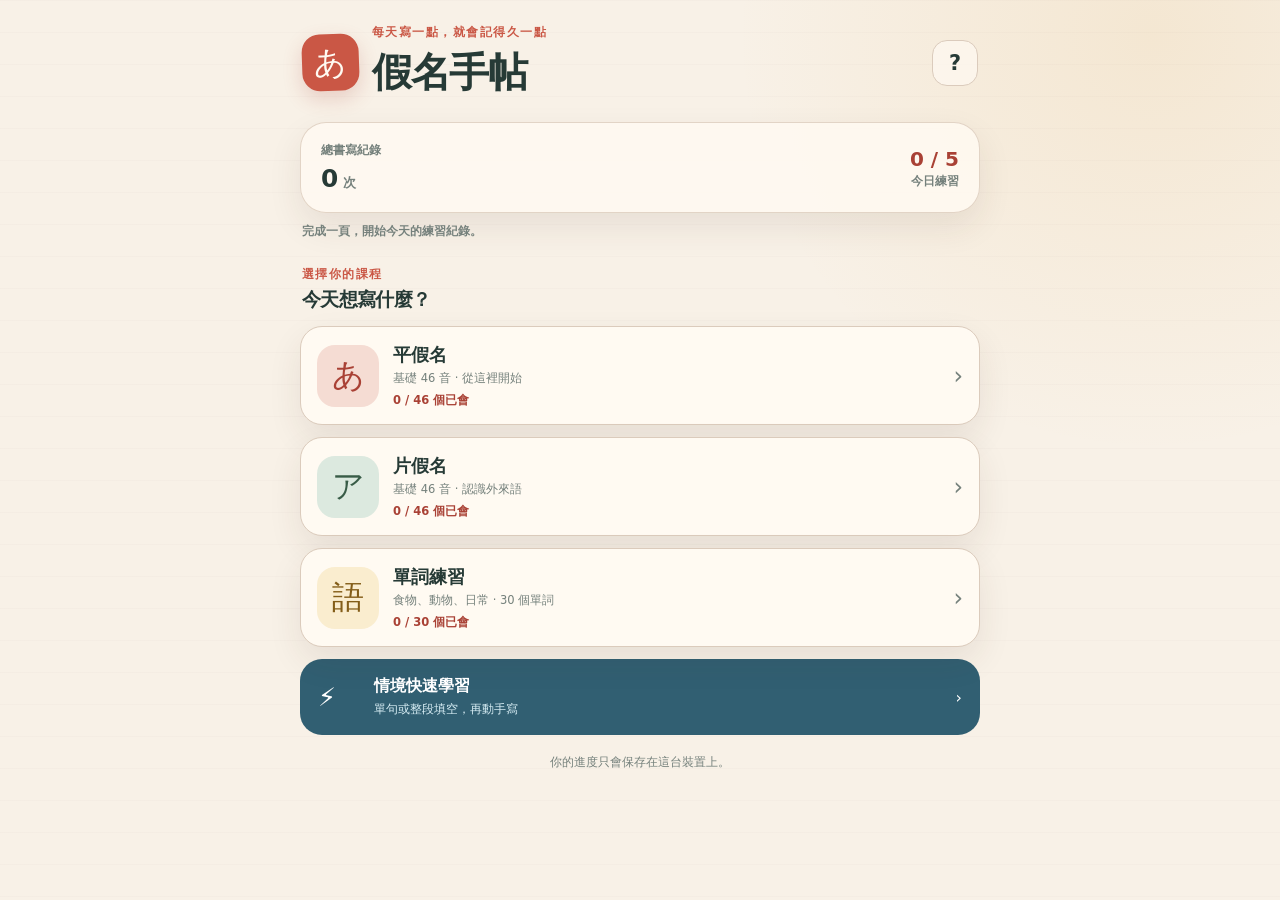
==== commit af62d7a0: "Add sentence and passage fill-in practice" ====
--- a/offline.html
+++ b/offline.html
@@ -1,2515 +1,2648 @@
-<!doctype html>
-<html lang="zh-Hant">
-  <head>
-    <meta charset="UTF-8" />
-    <meta name="viewport" content="width=device-width, initial-scale=1, viewport-fit=cover" />
-    <meta name="theme-color" content="#f8f1e7" />
-    <meta name="description" content="平假名、片假名與主題單詞的手機手寫練習簿" />
-    <meta name="apple-mobile-web-app-capable" content="yes" />
-    <meta name="apple-mobile-web-app-status-bar-style" content="default" />
-    <meta name="apple-mobile-web-app-title" content="假名手帖" />
-    <style>
-:root {
-  color-scheme: light;
-  --paper: #f8f1e7;
-  --paper-deep: #efe2d3;
-  --card: #fffaf2;
-  --ink: #263a36;
-  --muted: #75817c;
-  --line: #dbcbbc;
-  --accent: #ca5745;
-  --accent-dark: #a94135;
-  --accent-soft: #f5dcd3;
-  --sage: #6e8e7b;
-  --sage-soft: #dce9df;
-  --gold: #d89d3a;
-  --shadow: 0 14px 34px rgba(65, 45, 30, 0.09);
-  --radius-lg: 26px;
-  --radius-md: 18px;
-  --kana-font: "Noto Sans JP", "Hiragino Kaku Gothic ProN", "Yu Gothic", "Meiryo", sans-serif;
-  font-family: Inter, ui-rounded, "SF Pro Rounded", "Noto Sans TC", "PingFang TC", system-ui, sans-serif;
-}
-
-* {
-  box-sizing: border-box;
-}
-
-html {
-  min-height: 100%;
-  background: var(--paper);
-}
-
-body {
-  min-width: 0;
-  min-height: 100vh;
-  margin: 0;
-  color: var(--ink);
-  background:
-    radial-gradient(circle at 90% 4%, rgba(216, 157, 58, 0.12), transparent 26rem),
-    linear-gradient(rgba(120, 85, 55, 0.025) 1px, transparent 1px),
-    var(--paper);
-  background-size: auto, 100% 32px, auto;
-  -webkit-font-smoothing: antialiased;
-}
-
-button,
-canvas {
-  -webkit-tap-highlight-color: transparent;
-}
-
-button {
-  font: inherit;
-}
-
-button:focus-visible {
-  outline: 3px solid rgba(202, 87, 69, 0.35);
-  outline-offset: 3px;
-}
-
-.app-shell {
-  width: min(100%, 740px);
-  min-height: 100vh;
-  margin: 0 auto;
-  padding: max(22px, env(safe-area-inset-top)) 18px max(40px, env(safe-area-inset-bottom));
-}
-
-.view[hidden] {
-  display: none;
-}
-
-h1,
-h2,
-p {
-  margin: 0;
-}
-
-h1,
-h2 {
-  letter-spacing: -0.035em;
-}
-
-.eyebrow {
-  margin-bottom: 5px;
-  color: var(--accent);
-  font-size: 0.72rem;
-  font-weight: 800;
-  letter-spacing: 0.13em;
-  text-transform: uppercase;
-}
-
-.hero {
-  display: grid;
-  grid-template-columns: auto 1fr auto;
-  gap: 13px;
-  align-items: center;
-  margin: 3px 2px 22px;
-}
-
-.hero h1 {
-  font-size: clamp(1.8rem, 8vw, 2.5rem);
-}
-
-.hero__mark {
-  display: grid;
-  width: 57px;
-  height: 57px;
-  place-items: center;
-  border-radius: 18px;
-  color: var(--card);
-  background: var(--accent);
-  box-shadow: 0 8px 20px rgba(169, 65, 53, 0.2);
-  font-family: var(--kana-font);
-  font-size: 2rem;
-  font-weight: 400;
-  transform: rotate(-2deg);
-}
-
-.icon-button,
-.text-button {
-  min-width: 46px;
-  min-height: 46px;
-  border: 1px solid var(--line);
-  border-radius: 15px;
-  color: var(--ink);
-  background: rgba(255, 250, 242, 0.7);
-  cursor: pointer;
-}
-
-.icon-button {
-  font-size: 1.3rem;
-  font-weight: 700;
-}
-
-.text-button {
-  padding: 0 12px;
-  font-size: 0.8rem;
-  font-weight: 750;
-}
-
-.progress-card {
-  display: flex;
-  align-items: center;
-  justify-content: space-between;
-  margin-bottom: 14px;
-  padding: 19px 20px;
-  border: 1px solid rgba(219, 203, 188, 0.8);
-  border-radius: var(--radius-lg);
-  background: rgba(255, 250, 242, 0.86);
-  box-shadow: var(--shadow);
-}
-
-.progress-card__copy {
-  display: grid;
-  gap: 5px;
-}
-
-.progress-card__label {
-  color: var(--muted);
-  font-size: 0.78rem;
-  font-weight: 700;
-}
-
-.progress-card strong {
-  font-size: 1.55rem;
-}
-
-.progress-card small {
-  color: var(--muted);
-  font-size: 0.8rem;
-  font-weight: 600;
-}
-
-.daily-goal {
-  display: grid;
-  gap: 3px;
-  text-align: right;
-}
-
-.daily-goal strong {
-  color: var(--accent-dark);
-  font-size: 1.25rem;
-}
-
-.daily-goal span,
-.streak-note {
-  color: var(--muted);
-  font-size: 0.72rem;
-  font-weight: 700;
-}
-
-.streak-note {
-  margin: -3px 2px 0;
-}
-
-.course-list {
-  display: grid;
-  gap: 12px;
-}
-
-.course-card {
-  display: grid;
-  width: 100%;
-  grid-template-columns: 62px 1fr auto;
-  gap: 14px;
-  align-items: center;
-  padding: 16px;
-  border: 1px solid var(--line);
-  border-radius: 22px;
-  color: var(--ink);
-  text-align: left;
-  background: var(--card);
-  box-shadow: var(--shadow);
-  cursor: pointer;
-}
-
-.course-card__icon {
-  display: grid;
-  width: 62px;
-  height: 62px;
-  place-items: center;
-  border-radius: 18px;
-  color: var(--accent-dark);
-  background: var(--accent-soft);
-  font-family: var(--kana-font);
-  font-size: 2rem;
-  font-weight: 400;
-}
-
-.course-card:nth-child(2) .course-card__icon {
-  color: #385c47;
-  background: var(--sage-soft);
-}
-
-.course-card:nth-child(3) .course-card__icon {
-  color: #835d18;
-  background: #faedcf;
-}
-
-.course-card__copy {
-  display: grid;
-  gap: 4px;
-}
-
-.course-card__copy strong {
-  font-size: 1.13rem;
-}
-
-.course-card__copy small,
-.course-card__progress {
-  color: var(--muted);
-  font-size: 0.72rem;
-}
-
-.course-card__progress {
-  margin-top: 3px;
-  color: var(--accent-dark);
-  font-weight: 800;
-}
-
-.course-card__arrow {
-  color: var(--muted);
-  font-size: 1.5rem;
-}
-
-.catalog-title {
-  font-size: 2rem;
-}
-
-.catalog-description {
-  margin: 5px 0 18px;
-  color: var(--muted);
-  font-size: 0.82rem;
-  line-height: 1.5;
-}
-
-.catalog-progress {
-  display: flex;
-  justify-content: space-between;
-  color: var(--muted);
-  font-size: 0.73rem;
-  font-weight: 750;
-}
-
-.catalog-progress-bar {
-  height: 8px;
-  overflow: hidden;
-  margin: 9px 0 20px;
-  border-radius: 99px;
-  background: var(--paper-deep);
-}
-
-.catalog-progress-bar span {
-  display: block;
-  height: 100%;
-  border-radius: inherit;
-  background: var(--sage);
-}
-
-.word-group {
-  padding: 15px;
-  border: 1px solid var(--line);
-  border-radius: 21px;
-  background: var(--card);
-}
-
-.word-group h3 {
-  margin: 0 0 11px;
-  font-size: 1rem;
-}
-
-.word-list {
-  display: grid;
-  grid-template-columns: repeat(2, minmax(0, 1fr));
-  gap: 8px;
-}
-
-.word-button {
-  display: grid;
-  gap: 3px;
-  min-width: 0;
-  min-height: 82px;
-  padding: 10px;
-  border: 1px solid transparent;
-  border-radius: 13px;
-  color: var(--ink);
-  text-align: left;
-  background: var(--paper);
-  cursor: pointer;
-}
-
-.word-button[data-status="mastered"] {
-  border-color: #b9d1c1;
-  background: var(--sage-soft);
-}
-
-.word-button[data-status="review"] {
-  border-color: #e8cc91;
-  background: #faedcf;
-}
-
-.word-button__main {
-  font-size: 1.05rem;
-  font-weight: 800;
-}
-
-.word-button__meaning,
-.word-button__count {
-  overflow: hidden;
-  color: var(--muted);
-  font-size: 0.67rem;
-  text-overflow: ellipsis;
-  white-space: nowrap;
-}
-
-.word-button__count {
-  color: var(--accent-dark);
-  font-weight: 800;
-}
-
-.progress-ring {
-  --progress: 0deg;
-  display: grid;
-  width: 64px;
-  height: 64px;
-  place-items: center;
-  border-radius: 50%;
-  background: conic-gradient(var(--sage) var(--progress), var(--paper-deep) 0);
-  position: relative;
-}
-
-.progress-ring::after {
-  content: "";
-  position: absolute;
-  width: 48px;
-  height: 48px;
-  border-radius: 50%;
-  background: var(--card);
-}
-
-.progress-ring span {
-  z-index: 1;
-  font-size: 0.72rem;
-  font-weight: 800;
-}
-
-.primary-action,
-.secondary-action,
-.complete-button {
-  min-height: 58px;
-  border: 0;
-  border-radius: var(--radius-md);
-  cursor: pointer;
-  font-weight: 800;
-}
-
-.primary-action {
-  display: grid;
-  width: 100%;
-  grid-template-columns: auto 1fr auto;
-  gap: 13px;
-  align-items: center;
-  padding: 13px 17px;
-  color: #fff;
-  text-align: left;
-  background: var(--ink);
-  box-shadow: 0 10px 24px rgba(38, 58, 54, 0.18);
-}
-
-.primary-action strong,
-.primary-action small {
-  display: block;
-}
-
-.primary-action small {
-  margin-top: 3px;
-  color: rgba(255, 255, 255, 0.68);
-  font-size: 0.72rem;
-  font-weight: 550;
-}
-
-.primary-action__icon {
-  display: grid;
-  width: 34px;
-  height: 34px;
-  place-items: center;
-  border-radius: 11px;
-  color: var(--ink);
-  background: var(--paper);
-  font-size: 1.3rem;
-}
-
-.section-heading {
-  display: flex;
-  gap: 14px;
-  align-items: end;
-  justify-content: space-between;
-  margin: 28px 2px 13px;
-}
-
-.section-heading h2,
-.worksheet__heading h2 {
-  font-size: 1.2rem;
-}
-
-.legend {
-  display: flex;
-  gap: 9px;
-  padding-bottom: 2px;
-  color: var(--muted);
-  font-size: 0.68rem;
-  font-weight: 700;
-}
-
-.legend span {
-  display: flex;
-  gap: 4px;
-  align-items: center;
-}
-
-.dot {
-  display: inline-block;
-  width: 7px;
-  height: 7px;
-  border-radius: 50%;
-  background: var(--line);
-}
-
-.dot--mastered {
-  background: var(--sage);
-}
-
-.dot--review {
-  background: var(--gold);
-}
-
-.row-list {
-  display: grid;
-  gap: 11px;
-}
-
-.kana-row {
-  display: grid;
-  grid-template-columns: 58px 1fr;
-  gap: 11px;
-  align-items: center;
-  padding: 12px;
-  border: 1px solid rgba(219, 203, 188, 0.85);
-  border-radius: 21px;
-  background: rgba(255, 250, 242, 0.78);
-}
-
-.kana-row__title {
-  align-self: stretch;
-  display: grid;
-  place-content: center;
-  border-right: 1px solid var(--line);
-  color: var(--muted);
-  text-align: center;
-  font-size: 0.74rem;
-  font-weight: 800;
-}
-
-.kana-row__title strong {
-  display: block;
-  margin-bottom: 3px;
-  color: var(--ink);
-  font-family: var(--kana-font);
-  font-size: 1.25rem;
-  font-weight: 400;
-}
-
-.kana-row__characters {
-  display: grid;
-  grid-template-columns: repeat(5, minmax(0, 1fr));
-  gap: 7px;
-}
-
-.kana-button {
-  position: relative;
-  display: grid;
-  min-width: 0;
-  min-height: 57px;
-  align-content: center;
-  justify-items: center;
-  gap: 1px;
-  border: 1px solid transparent;
-  border-radius: 14px;
-  color: var(--ink);
-  background: var(--paper);
-  cursor: pointer;
-  font-family: var(--kana-font);
-  font-size: 1.45rem;
-  font-weight: 400;
-}
-
-.kana-button__romaji {
-  color: var(--muted);
-  font-family: system-ui, sans-serif;
-  font-size: 0.75rem;
-  font-weight: 400;
-  line-height: 1;
-}
-
-.kana-button[data-status="mastered"] {
-  border-color: #b9d1c1;
-  background: var(--sage-soft);
-}
-
-.kana-button[data-status="review"] {
-  border-color: #e8cc91;
-  background: #faedcf;
-}
-
-.kana-button[data-status]::after {
-  content: "";
-  position: absolute;
-  top: 5px;
-  right: 5px;
-  width: 6px;
-  height: 6px;
-  border-radius: 50%;
-  background: var(--sage);
-}
-
-.kana-button[data-status="review"]::after {
-  background: var(--gold);
-}
-
-.kana-row--short .kana-row__characters {
-  grid-template-columns: repeat(5, minmax(0, 1fr));
-}
-
-.privacy-note {
-  margin: 20px 0 0;
-  color: var(--muted);
-  text-align: center;
-  font-size: 0.72rem;
-}
-
-.practice-nav {
-  position: sticky;
-  z-index: 10;
-  top: 0;
-  display: grid;
-  grid-template-columns: auto 1fr auto;
-  gap: 12px;
-  align-items: center;
-  margin: calc(-1 * max(22px, env(safe-area-inset-top))) -18px 18px;
-  padding: max(14px, env(safe-area-inset-top)) 18px 12px;
-  border-bottom: 1px solid rgba(219, 203, 188, 0.7);
-  background: rgba(248, 241, 231, 0.92);
-  backdrop-filter: blur(14px);
-}
-
-.practice-nav > div {
-  display: grid;
-  text-align: center;
-}
-
-.practice-nav__mode {
-  font-size: 0.82rem;
-  font-weight: 800;
-}
-
-.practice-nav__position {
-  color: var(--muted);
-  font-size: 0.68rem;
-}
-
-.kana-focus {
-  display: flex;
-  align-items: center;
-  justify-content: space-between;
-  margin: 9px 3px 17px;
-}
-
-.kana-focus__title {
-  display: flex;
-  gap: 18px;
-  align-items: center;
-}
-
-.kana-focus h1 {
-  font-family: var(--kana-font);
-  font-size: clamp(5rem, 25vw, 8rem);
-  font-weight: 400;
-  line-height: 0.95;
-}
-
-.kana-focus__title > div {
-  display: grid;
-  gap: 5px;
-}
-
-.romaji {
-  color: var(--accent);
-  font-family: Georgia, serif;
-  font-size: 1.6rem;
-  font-style: italic;
-  font-weight: 700;
-}
-
-.practice-count {
-  color: var(--muted);
-  font-size: 0.74rem;
-  font-weight: 650;
-}
-
-.practice-meaning {
-  color: var(--ink);
-  font-size: 0.85rem;
-  font-weight: 800;
-}
-
-.practice-view--word .kana-focus__title {
-  gap: 10px;
-  align-items: flex-start;
-  flex-direction: column;
-}
-
-.practice-view--word .kana-focus__title > div {
-  gap: 2px;
-}
-
-.practice-view--word .kana-focus h1 {
-  font-size: clamp(2rem, 9vw, 3.5rem);
-  line-height: 1.15;
-  overflow-wrap: anywhere;
-}
-
-.practice-view--word .kana-focus {
-  gap: 8px;
-  align-items: flex-end;
-}
-
-.practice-view--word .romaji {
-  font-size: 1.2rem;
-}
-
-.speak-button {
-  display: grid;
-  width: 67px;
-  height: 67px;
-  place-items: center;
-  border: 0;
-  border-radius: 50%;
-  color: #fff;
-  background: var(--accent);
-  box-shadow: 0 9px 20px rgba(169, 65, 53, 0.22);
-  cursor: pointer;
-}
-
-.speak-button span {
-  font-size: 1.35rem;
-  line-height: 1;
-}
-
-.speak-button small {
-  font-size: 0.64rem;
-  font-weight: 750;
-}
-
-.review-actions {
-  display: flex;
-  gap: 8px;
-  margin: 16px 0;
-  padding: 9px;
-  border-radius: 16px;
-  background: rgba(239, 226, 211, 0.7);
-}
-
-.review-actions[hidden] {
-  display: none;
-}
-
-.review-actions button {
-  flex: 1;
-  min-height: 44px;
-  padding: 0 12px;
-  border: 1px solid transparent;
-  border-radius: 11px;
-  color: var(--muted);
-  background: transparent;
-  cursor: pointer;
-  font-size: 0.72rem;
-  font-weight: 800;
-}
-
-.review-actions button[aria-pressed="true"][data-status="mastered"] {
-  color: #385c47;
-  border-color: #b7cfbd;
-  background: var(--sage-soft);
-}
-
-.review-actions button[aria-pressed="true"][data-status="review"] {
-  color: #835d18;
-  border-color: #e2c47f;
-  background: #faedcf;
-}
-
-.worksheet__heading {
-  display: flex;
-  gap: 12px;
-  align-items: end;
-  justify-content: space-between;
-  margin: 0 2px 12px;
-}
-
-.filled-count {
-  flex: none;
-  padding: 6px 9px;
-  border-radius: 999px;
-  color: var(--accent-dark);
-  background: var(--accent-soft);
-  font-size: 0.7rem;
-  font-weight: 800;
-}
-
-.practice-grid {
-  width: min(100%, 520px);
-  margin: 0 auto;
-}
-
-.practice-cell[hidden] {
-  display: none;
-}
-
-.practice-cell {
-  overflow: hidden;
-  border: 1px solid var(--line);
-  border-radius: 18px;
-  background: var(--card);
-  box-shadow: 0 5px 15px rgba(70, 50, 35, 0.05);
-}
-
-.practice-cell__label {
-  display: flex;
-  align-items: center;
-  justify-content: space-between;
-  height: 32px;
-  padding: 0 10px;
-  color: var(--muted);
-  font-size: 0.64rem;
-  font-weight: 800;
-}
-
-.practice-cell__label span:last-child {
-  color: var(--accent);
-}
-
-.writing-square {
-  position: relative;
-  width: 100%;
-  aspect-ratio: 1;
-  background:
-    linear-gradient(to right, transparent calc(50% - 0.5px), rgba(202, 87, 69, 0.22) 50%, transparent calc(50% + 0.5px)),
-    linear-gradient(to bottom, transparent calc(50% - 0.5px), rgba(202, 87, 69, 0.22) 50%, transparent calc(50% + 0.5px));
-}
-
-.writing-square::before,
-.writing-square::after {
-  content: "";
-  position: absolute;
-  z-index: 0;
-  pointer-events: none;
-}
-
-.writing-square::before {
-  inset: 9%;
-  border: 1px dashed rgba(202, 87, 69, 0.14);
-}
-
-.writing-square::after {
-  inset: 0;
-  border-top: 1px solid rgba(219, 203, 188, 0.8);
-}
-
-.trace-character {
-  position: absolute;
-  z-index: 1;
-  inset: 0;
-  display: grid;
-  place-items: center;
-  color: rgba(38, 58, 54, 0.16);
-  pointer-events: none;
-  font-family: var(--kana-font);
-  font-size: clamp(9rem, 58vw, 15rem);
-  font-weight: 400;
-  line-height: 1;
-  transform: translateY(-2%);
-}
-
-.writing-square--word {
-  aspect-ratio: 1.65;
-}
-
-.writing-square--word .trace-character {
-  font-size: clamp(2.8rem, 14vw, 5.4rem);
-  white-space: nowrap;
-}
-
-.writing-canvas {
-  position: absolute;
-  z-index: 2;
-  inset: 0;
-  width: 100%;
-  height: 100%;
-  cursor: crosshair;
-  touch-action: none;
-}
-
-.cell-tools {
-  display: grid;
-  grid-template-columns: 1fr 1fr;
-  gap: 1px;
-  border-top: 1px solid var(--line);
-  background: var(--line);
-}
-
-.cell-tools button {
-  min-height: 40px;
-  border: 0;
-  color: var(--muted);
-  background: var(--card);
-  cursor: pointer;
-  font-size: 0.7rem;
-  font-weight: 750;
-}
-
-.cell-tools button:disabled {
-  opacity: 0.4;
-  cursor: default;
-}
-
-.completion-panel {
-  display: grid;
-  gap: 13px;
-  margin-top: 18px;
-  padding: 17px;
-  border: 1px solid var(--line);
-  border-radius: 20px;
-  background: rgba(255, 250, 242, 0.8);
-}
-
-.cell-navigation {
-  display: grid;
-  grid-template-columns: 0.8fr 1.4fr;
-  gap: 9px;
-}
-
-.cell-navigation .secondary-action,
-.cell-navigation .complete-button {
-  min-height: 54px;
-}
-
-.cell-navigation .secondary-action:disabled {
-  opacity: 0.45;
-  cursor: not-allowed;
-}
-
-.completion-panel strong {
-  font-size: 0.9rem;
-}
-
-.completion-panel p {
-  margin-top: 4px;
-  color: var(--muted);
-  font-size: 0.73rem;
-  line-height: 1.55;
-}
-
-.complete-button {
-  color: #fff;
-  background: var(--accent);
-}
-
-.complete-button:disabled {
-  color: #9a948b;
-  background: var(--paper-deep);
-  cursor: not-allowed;
-}
-
-.completion-panel--done {
-  border-color: #b7cfbd;
-  background: var(--sage-soft);
-}
-
-.next-actions {
-  display: grid;
-  grid-template-columns: 1fr 1.3fr;
-  gap: 10px;
-  margin: 12px 0 28px;
-}
-
-.next-actions[hidden] {
-  display: none;
-}
-
-.secondary-action {
-  border: 1px solid var(--line);
-  color: var(--ink);
-  background: var(--card);
-}
-
-.primary-action--compact {
-  display: flex;
-  justify-content: space-between;
-}
-
-.help-dialog {
-  width: min(calc(100% - 32px), 440px);
-  padding: 0;
-  border: 0;
-  border-radius: 25px;
-  color: var(--ink);
-  background: var(--card);
-  box-shadow: 0 24px 70px rgba(38, 35, 30, 0.25);
-}
-
-.help-dialog::backdrop {
-  background: rgba(30, 36, 34, 0.42);
-  backdrop-filter: blur(3px);
-}
-
-.help-dialog form {
-  position: relative;
-  padding: 27px;
-}
-
-.help-dialog h2 {
-  margin-bottom: 21px;
-  font-size: 1.5rem;
-}
-
-.dialog-close {
-  position: absolute;
-  top: 16px;
-  right: 16px;
-  width: 42px;
-  height: 42px;
-  border: 0;
-  border-radius: 14px;
-  color: var(--muted);
-  background: var(--paper);
-  cursor: pointer;
-  font-size: 1.4rem;
-}
-
-.help-step {
-  display: grid;
-  grid-template-columns: 70px 1fr;
-  gap: 12px;
-  margin-top: 11px;
-  padding: 13px;
-  border-radius: 14px;
-  background: var(--paper);
-}
-
-.help-step span {
-  color: var(--accent);
-  font-weight: 850;
-}
-
-.help-step p,
-.dialog-note {
-  color: var(--muted);
-  font-size: 0.78rem;
-  line-height: 1.55;
-}
-
-.dialog-note {
-  margin: 17px 2px 0;
-}
-
-.primary-action--dialog {
-  display: block;
-  margin-top: 16px;
-  text-align: center;
-}
-
-.quick-entry {
-  display: grid;
-  grid-template-columns: 44px 1fr auto;
-  gap: 12px;
-  align-items: center;
-  width: 100%;
-  min-height: 76px;
-  margin-top: 12px;
-  padding: 13px 18px;
-  border: 0;
-  border-radius: 22px;
-  color: #fff;
-  background: #315f72;
-  text-align: left;
-  cursor: pointer;
-}
-
-.quick-entry > span:first-child { font-size: 1.6rem; }
-.quick-entry strong, .quick-entry small { display: block; }
-.quick-entry small { margin-top: 4px; color: #d7edf4; font-size: 0.75rem; }
-.offline-download { display: block; min-height: 44px; margin-top: 10px; padding: 12px; color: var(--accent-dark); text-align: center; font-size: 0.82rem; font-weight: 800; }
-
-.scene-list { display: grid; gap: 12px; margin-top: 23px; }
-.scene-card {
-  display: grid;
-  grid-template-columns: 56px 1fr auto;
-  gap: 13px;
-  align-items: center;
-  width: 100%;
-  min-height: 86px;
-  padding: 12px 16px;
-  border: 1px solid var(--line);
-  border-radius: 20px;
-  background: var(--card);
-  color: var(--ink);
-  text-align: left;
-  cursor: pointer;
-}
-.scene-card__icon { display: grid; width: 54px; height: 54px; place-items: center; border-radius: 16px; background: var(--scene-soft); font-size: 1.7rem; }
-.scene-card strong, .scene-card small { display: block; }
-.scene-card strong { font-size: 1.05rem; }
-.scene-card small { margin-top: 4px; color: var(--muted); font-size: 0.75rem; }
-.scene-card > span:last-child { color: var(--scene-color); font-size: 1.4rem; }
-
-.quick-play { --scene-color: #50829a; --scene-soft: #e2f0f5; }
-.quick-stage {
-  margin-top: 14px;
-  padding: 21px 18px;
-  border: 1px solid var(--line);
-  border-top: 5px solid var(--scene-color);
-  border-radius: 22px;
-  background: var(--card);
-}
-.quick-meaning { color: var(--muted); font-size: 0.95rem; }
-.quick-word { margin: 7px 0 23px; font-family: var(--kana-font); font-size: clamp(2.6rem, 12vw, 4.2rem); font-weight: 400; overflow-wrap: anywhere; }
-.quick-type-form label { display: block; margin-bottom: 9px; font-weight: 800; }
-.quick-type-row { display: grid; grid-template-columns: 1fr 88px; gap: 8px; }
-.quick-type-row input { min-width: 0; min-height: 52px; padding: 0 12px; border: 1px solid var(--line); border-radius: 13px; background: #fff; color: var(--ink); font: inherit; }
-.quick-type-row button { min-height: 52px; border: 0; border-radius: 13px; background: var(--scene-color); color: #fff; font: inherit; font-weight: 800; cursor: pointer; }
-.quick-feedback { min-height: 22px; margin-top: 11px; color: var(--muted); font-size: 0.82rem; }
-.quick-feedback--wrong { color: var(--accent-dark); }
-.quick-link { min-height: 44px; margin-top: 5px; padding: 0; border: 0; background: transparent; color: var(--scene-color); font: inherit; font-size: 0.82rem; font-weight: 800; cursor: pointer; }
-.quick-write-stage[hidden], .quick-type-form[hidden], .quick-stage[hidden], .quick-finish[hidden] { display: none; }
-.quick-reading { margin-bottom: 5px; color: var(--scene-color); font-size: 1.25rem; font-weight: 800; }
-.quick-write-stage > p:nth-child(2) { color: var(--muted); font-size: 0.82rem; }
-.quick-writing-square { width: 100%; margin: 15px 0; border: 1px solid var(--line); border-radius: 15px; background: linear-gradient(90deg, transparent calc(50% - .5px), var(--line) 50%, transparent calc(50% + .5px)), linear-gradient(transparent calc(50% - .5px), var(--line) 50%, transparent calc(50% + .5px)), #fffdf8; overflow: hidden; }
-.quick-writing-square canvas { display: block; width: 100%; aspect-ratio: 1.55; touch-action: none; }
-.quick-write-actions { display: grid; grid-template-columns: 1fr 1.5fr; gap: 9px; }
-.quick-write-actions button { min-height: 50px; }
-.quick-write-actions button:disabled { opacity: .45; cursor: not-allowed; }
-.quick-finish { display: grid; gap: 13px; margin-top: 25px; padding: 30px 20px; border-radius: 22px; background: var(--card); text-align: center; }
-.quick-finish > span { font-size: 2.4rem; }
-.quick-finish p { color: var(--muted); }
-.quick-finish button { min-height: 50px; }
-
-.toast {
-  position: fixed;
-  z-index: 100;
-  left: 50%;
-  bottom: max(22px, env(safe-area-inset-bottom));
-  max-width: calc(100% - 34px);
-  padding: 11px 16px;
-  border-radius: 999px;
-  color: #fff;
-  background: rgba(38, 58, 54, 0.95);
-  box-shadow: 0 8px 24px rgba(20, 25, 23, 0.2);
-  font-size: 0.76rem;
-  font-weight: 700;
-  opacity: 0;
-  pointer-events: none;
-  transform: translate(-50%, 16px);
-  transition: 180ms ease;
-}
-
-.toast--show {
-  opacity: 1;
-  transform: translate(-50%, 0);
-}
-
-@media (min-width: 600px) {
-  .app-shell {
-    padding-inline: 30px;
-  }
-
-  .practice-nav {
-    margin-inline: -30px;
-    padding-inline: 30px;
-  }
-
-  .trace-character {
-    font-size: 15rem;
-  }
-
-  .completion-panel {
-    grid-template-columns: 1fr 240px;
-    align-items: center;
-  }
-}
-
-@media (max-width: 380px) {
-  .app-shell {
-    padding-inline: 12px;
-  }
-
-  .kana-row {
-    grid-template-columns: 48px 1fr;
-    gap: 7px;
-    padding: 9px;
-  }
-
-  .kana-row__characters {
-    gap: 4px;
-  }
-
-  .kana-button {
-    min-height: 54px;
-    font-size: 1.18rem;
-  }
-
-  .practice-nav {
-    margin-inline: -12px;
-    padding-inline: 12px;
-  }
-}
-
-@media (max-width: 599px) {
-  #practice-view {
-    padding-bottom: 90px;
-  }
-
-  .kana-focus {
-    margin: 4px 3px 12px;
-  }
-
-  .kana-focus h1 {
-    font-size: clamp(3.5rem, 18vw, 4.5rem);
-  }
-
-  .practice-view--word .kana-focus h1 {
-    font-size: clamp(2rem, 9vw, 3.5rem);
-  }
-
-  .speak-button {
-    width: 56px;
-    height: 56px;
-  }
-
-  .worksheet__heading {
-    margin-bottom: 8px;
-  }
-
-  .cell-navigation {
-    position: fixed;
-    z-index: 20;
-    right: 14px;
-    bottom: max(10px, env(safe-area-inset-bottom));
-    left: 14px;
-    width: min(520px, calc(100% - 28px));
-    margin: 0 auto;
-    padding: 8px;
-    border: 1px solid var(--line);
-    border-radius: 18px;
-    background: rgba(255, 250, 242, 0.97);
-    box-shadow: 0 10px 28px rgba(38, 58, 54, 0.2);
-  }
-
-  .completion-panel--done .cell-navigation {
-    display: none;
-  }
-}
-
-@media (prefers-reduced-motion: reduce) {
-  *,
-  *::before,
-  *::after {
-    scroll-behavior: auto !important;
-    transition-duration: 0.01ms !important;
-  }
-}
-
-    </style>
-    <title>假名手帖（離線版）</title>
-  </head>
-  <body>
-    <main id="app" class="app-shell">
-      <section id="home-view" class="view" aria-labelledby="home-title">
-        <header class="hero">
-          <div class="hero__mark" aria-hidden="true">あ</div>
-          <div>
-            <p class="eyebrow">每天寫一點，就會記得久一點</p>
-            <h1 id="home-title">假名手帖</h1>
-          </div>
-          <button id="help-button" class="icon-button" type="button" aria-label="安裝與使用說明">?</button>
-        </header>
-
-        <section class="progress-card" aria-label="學習進度">
-          <div class="progress-card__copy">
-            <span class="progress-card__label">總書寫紀錄</span>
-            <strong><span id="total-written">0</span><small> 次</small></strong>
-          </div>
-          <div class="daily-goal"><strong id="daily-count">0 / 5</strong><span>今日練習</span></div>
-        </section>
-        <p id="streak-note" class="streak-note">完成一頁，開始今天的練習紀錄。</p>
-
-        <div class="section-heading">
-          <div>
-            <p class="eyebrow">選擇你的課程</p>
-            <h2>今天想寫什麼？</h2>
-          </div>
-        </div>
-        <div id="course-list" class="course-list"></div>
-        <button id="quick-open" class="quick-entry" type="button">
-          <span aria-hidden="true">⚡</span>
-          <span><strong>情境快速學習</strong><small>看日文、打羅馬拼音、動手寫</small></span>
-          <span aria-hidden="true">›</span>
-        </button>
-        <p class="privacy-note">你的進度只會保存在這台裝置上。</p>
-      </section>
-
-      <section id="quick-view" class="view" hidden aria-labelledby="quick-title">
-        <header class="practice-nav">
-          <button id="quick-back" class="icon-button" type="button" aria-label="返回首頁">←</button>
-          <div><span class="practice-nav__mode">情境快速學習</span></div>
-          <span aria-hidden="true"></span>
-        </header>
-        <p class="eyebrow">選一個地方，馬上開始</p>
-        <h1 id="quick-title" class="catalog-title">今天要去哪裡？</h1>
-        <p class="catalog-description">每個情境 5 題：先輸入羅馬拼音，再親手寫一次。</p>
-        <div id="scene-list" class="scene-list"></div>
-      </section>
-
-      <section id="quick-play-view" class="view quick-play" hidden aria-labelledby="quick-word">
-        <header class="practice-nav">
-          <button id="quick-play-back" class="icon-button" type="button" aria-label="返回情境選擇">←</button>
-          <div><span id="quick-scene-name" class="practice-nav__mode">教室</span><span id="quick-position" class="practice-nav__position">1 / 5</span></div>
-          <span aria-hidden="true"></span>
-        </header>
-        <div id="quick-stage" class="quick-stage">
-          <p id="quick-scene-label" class="eyebrow">教室常用語</p>
-          <p id="quick-meaning" class="quick-meaning">老師</p>
-          <h1 id="quick-word" class="quick-word">せんせい</h1>
-          <form id="quick-type-form" class="quick-type-form">
-            <label for="quick-answer">輸入羅馬拼音</label>
-            <div class="quick-type-row"><input id="quick-answer" type="text" inputmode="latin" autocomplete="off" autocapitalize="off" spellcheck="false" placeholder="例如 sensei" required /><button type="submit">確認</button></div>
-            <p id="quick-feedback" class="quick-feedback" role="status" aria-live="polite">看著日文，試著打出讀音。</p>
-            <button id="quick-reveal" class="quick-link" type="button">看答案並練習手寫</button>
-          </form>
-          <div id="quick-write-stage" class="quick-write-stage" hidden>
-            <p id="quick-reading" class="quick-reading">sensei</p>
-            <p>照著上方日文寫一次；字形由你自己確認。</p>
-            <div class="quick-writing-square"><canvas id="quick-canvas" aria-label="手寫練習區"></canvas></div>
-            <div class="quick-write-actions"><button id="quick-clear" class="secondary-action" type="button">清除重寫</button><button id="quick-next" class="primary-action" type="button" disabled>寫好了，下一題</button></div>
-          </div>
-        </div>
-        <div id="quick-finish" class="quick-finish" hidden>
-          <span aria-hidden="true">✨</span>
-          <h2>這個情境完成了！</h2>
-          <p id="quick-result">完成 5 題</p>
-          <button id="quick-restart" class="primary-action" type="button">再玩一次</button>
-          <button id="quick-scenes" class="secondary-action" type="button">換個情境</button>
-        </div>
-      </section>
-
-      <section id="catalog-view" class="view" hidden aria-labelledby="catalog-title">
-        <header class="practice-nav">
-          <button id="catalog-back" class="icon-button" type="button" aria-label="返回首頁">←</button>
-          <div><span id="catalog-nav-title" class="practice-nav__mode">選擇練習</span></div>
-          <span aria-hidden="true"></span>
-        </header>
-        <p id="catalog-eyebrow" class="eyebrow">課程</p>
-        <h1 id="catalog-title" class="catalog-title">選一行開始</h1>
-        <p id="catalog-description" class="catalog-description"></p>
-        <div class="catalog-progress"><span id="catalog-progress-text">0 / 46 個已會</span><span id="catalog-written-text">已寫 0 次</span></div>
-        <div class="catalog-progress-bar"><span id="catalog-progress-fill"></span></div>
-        <button id="random-practice" class="primary-action" type="button">
-          <span class="primary-action__icon" aria-hidden="true">↝</span>
-          <span><strong>隨機複習</strong><small>優先練習還不熟的內容</small></span>
-          <span aria-hidden="true">›</span>
-        </button>
-        <div class="section-heading"><div><p class="eyebrow">課程內容</p><h2 id="catalog-section-title">選一行開始練習</h2></div></div>
-        <div id="row-list" class="row-list"></div>
-      </section>
-
-      <section id="practice-view" class="view" hidden aria-labelledby="practice-kana">
-        <header class="practice-nav">
-          <button id="back-button" class="icon-button" type="button" aria-label="返回課程">←</button>
-          <div>
-            <span id="mode-label" class="practice-nav__mode">あ行練習</span>
-            <span id="position-label" class="practice-nav__position">1 / 5</span>
-          </div>
-          <button id="reset-page-top" class="text-button" type="button">全部清除</button>
-        </header>
-
-        <section class="kana-focus">
-          <div>
-            <p id="focus-eyebrow" class="eyebrow">今天練這個字</p>
-            <div class="kana-focus__title">
-              <h1 id="practice-kana">あ</h1>
-              <div>
-                <span id="practice-romaji" class="romaji">a</span>
-                <span id="practice-meaning" class="practice-meaning" hidden></span>
-                <span id="practice-count" class="practice-count">已寫 0 次</span>
-              </div>
-            </div>
-          </div>
-          <button id="speak-button" class="speak-button" type="button" aria-label="播放讀音">
-            <span aria-hidden="true">♪</span>
-            <small>聽讀音</small>
-          </button>
-        </section>
-
-        <section class="worksheet" aria-labelledby="worksheet-title">
-          <div class="worksheet__heading">
-            <div>
-              <p class="eyebrow">手寫練習簿</p>
-              <h2 id="worksheet-title">先描 3 次，再自己寫 5 次</h2>
-            </div>
-            <span id="filled-count" class="filled-count">0 / 8 格</span>
-          </div>
-          <div id="practice-grid" class="practice-grid"></div>
-        </section>
-
-        <section id="completion-panel" class="completion-panel" aria-live="polite">
-          <div>
-            <strong id="completion-title">寫完這一格，再換下一格</strong>
-            <p id="completion-copy">寫好後可以先復原或清除，再按下一格。</p>
-          </div>
-          <div class="cell-navigation">
-            <button id="previous-cell" class="secondary-action" type="button" disabled>上一格</button>
-            <button id="complete-button" class="complete-button" type="button" disabled>下一格</button>
-          </div>
-        </section>
-
-        <section id="review-actions" class="review-actions" aria-label="練習狀態" hidden>
-          <button id="mark-review" type="button" data-status="review">再練一下</button>
-          <button id="mark-mastered" type="button" data-status="mastered">我會了</button>
-        </section>
-
-        <section id="next-actions" class="next-actions" hidden>
-          <button id="repeat-button" class="secondary-action" type="button">再寫一遍</button>
-          <button id="next-button" class="primary-action primary-action--compact" type="button">下一個 <span aria-hidden="true">›</span></button>
-        </section>
-      </section>
-    </main>
-
-    <dialog id="help-dialog" class="help-dialog">
-      <form method="dialog">
-        <button class="dialog-close" value="close" aria-label="關閉說明">×</button>
-        <p class="eyebrow">放進手機主畫面</p>
-        <h2>像 App 一樣使用</h2>
-        <div class="help-step">
-          <span>iPhone</span>
-          <p>在 Safari 點「分享」，再選「加入主畫面」。</p>
-        </div>
-        <div class="help-step">
-          <span>Android</span>
-          <p>在 Chrome 選單點「安裝應用程式」或「加到主畫面」。</p>
-        </div>
-        <p class="dialog-note">安裝後，沒有網路也能繼續練習。</p>
-        <button id="install-button" class="primary-action primary-action--dialog" type="button" hidden>安裝到這台裝置</button>
-      </form>
-    </dialog>
-
-    <div id="toast" class="toast" role="status" aria-live="polite"></div>
-    <noscript>這個工具需要啟用 JavaScript 才能使用。</noscript>
-    <script>
-window.__OFFLINE_AUDIO__ = {"audio/kana/a.mp3": "[data-uri]", "audio/kana/i.mp3": "[data-uri]", "audio/kana/u.mp3": "[data-uri]", "audio/kana/e.mp3": "[data-uri]", "audio/kana/o.mp3": "[data-uri]", "audio/kana/ka.mp3": "[data-uri]", "audio/kana/ki.mp3": "[data-uri]", "audio/kana/ku.mp3": "[data-uri]", "audio/kana/ke.mp3": "[data-uri]", "audio/kana/ko.mp3": "[data-uri]", "audio/kana/sa.mp3": "[data-uri]", "audio/kana/shi.mp3": "[data-uri]", "audio/kana/su.mp3": "[data-uri]", "audio/kana/se.mp3": "[data-uri]", "audio/kana/so.mp3": "[data-uri]", "audio/kana/ta.mp3": "[data-uri]", "audio/kana/chi.mp3": "[data-uri]